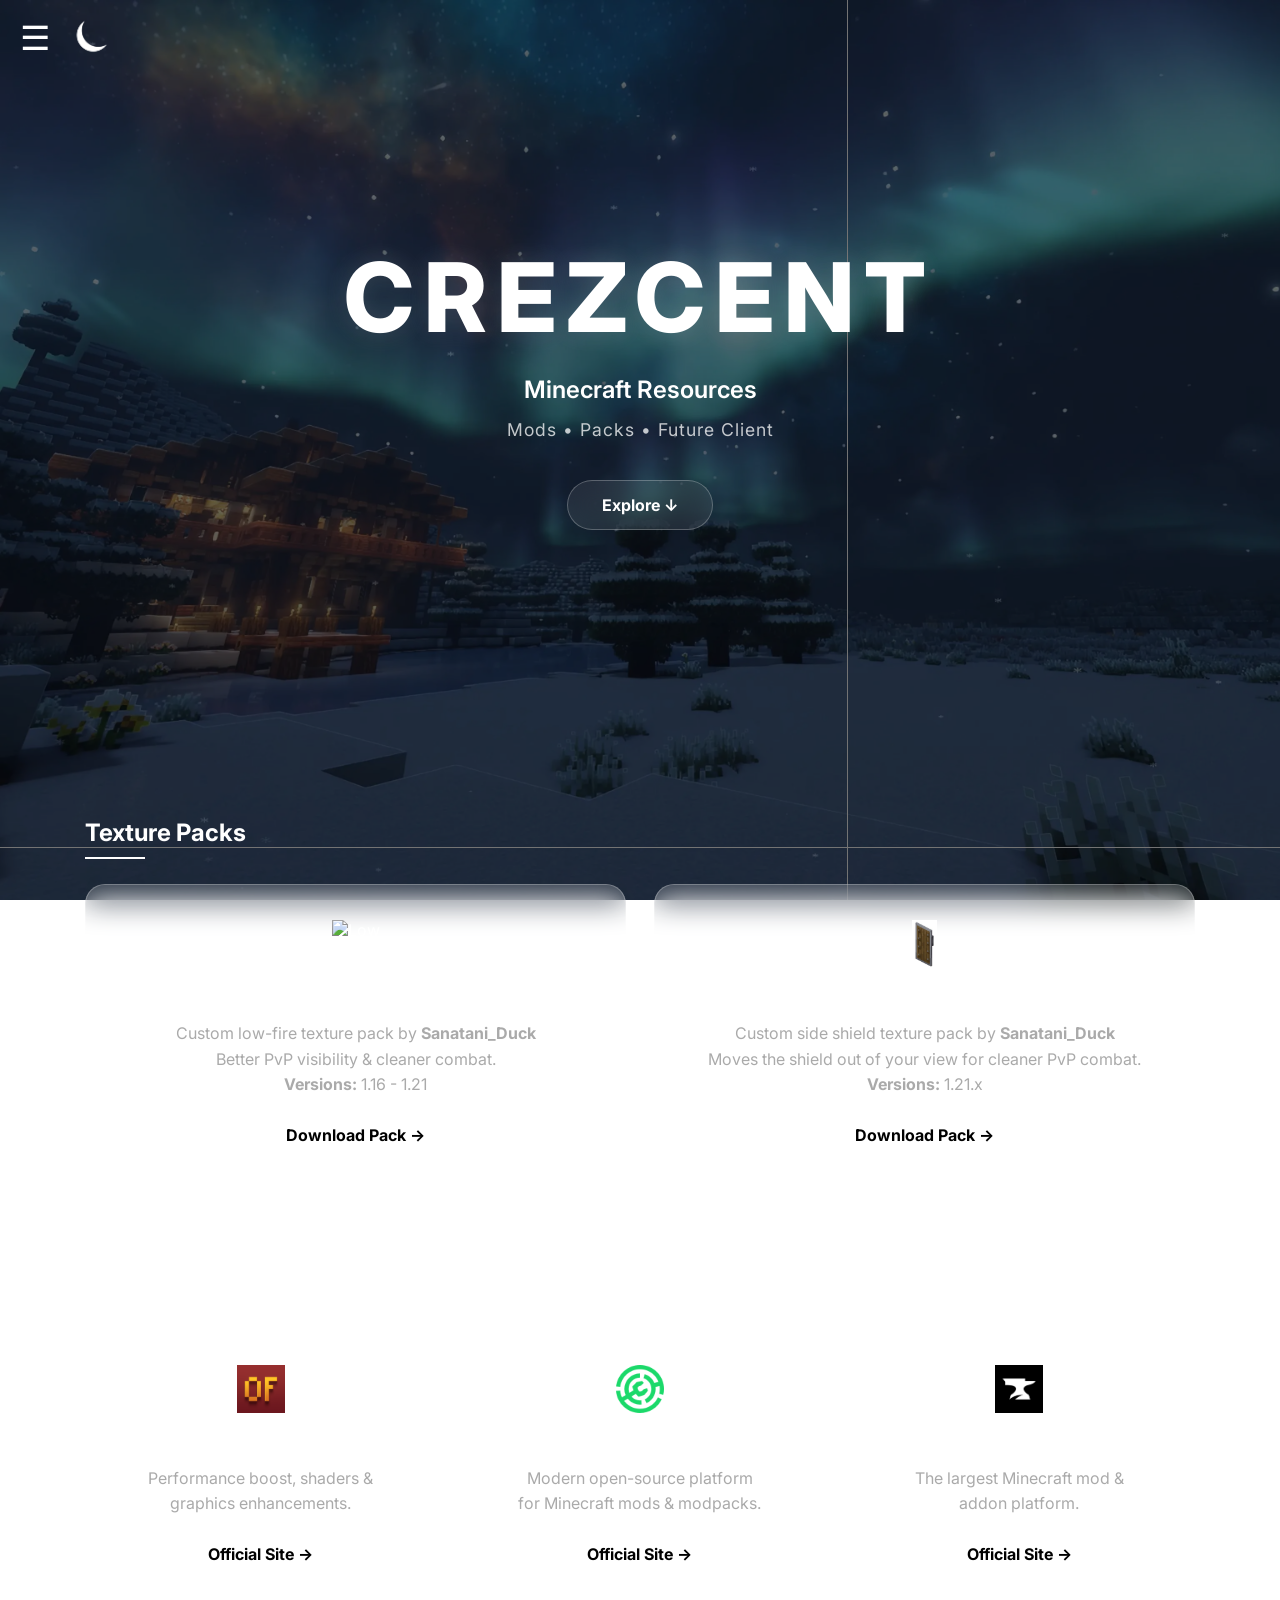
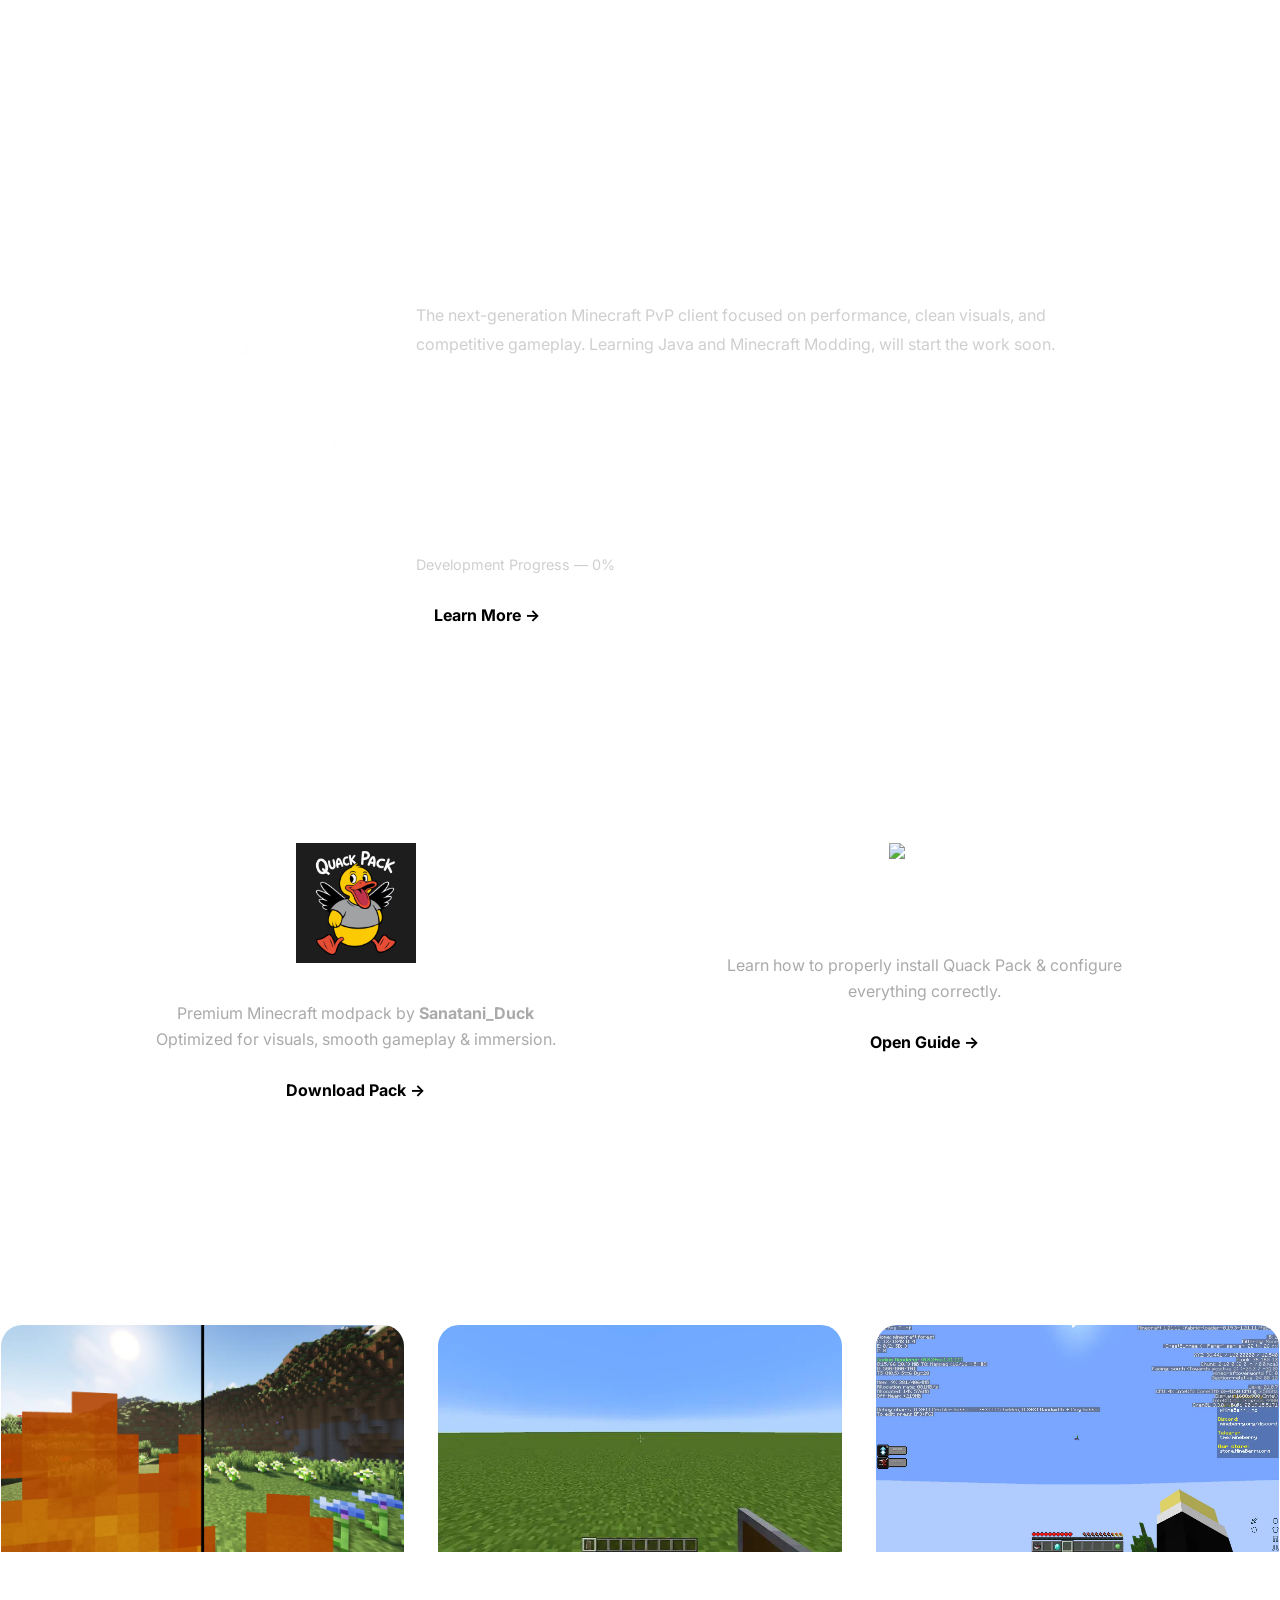
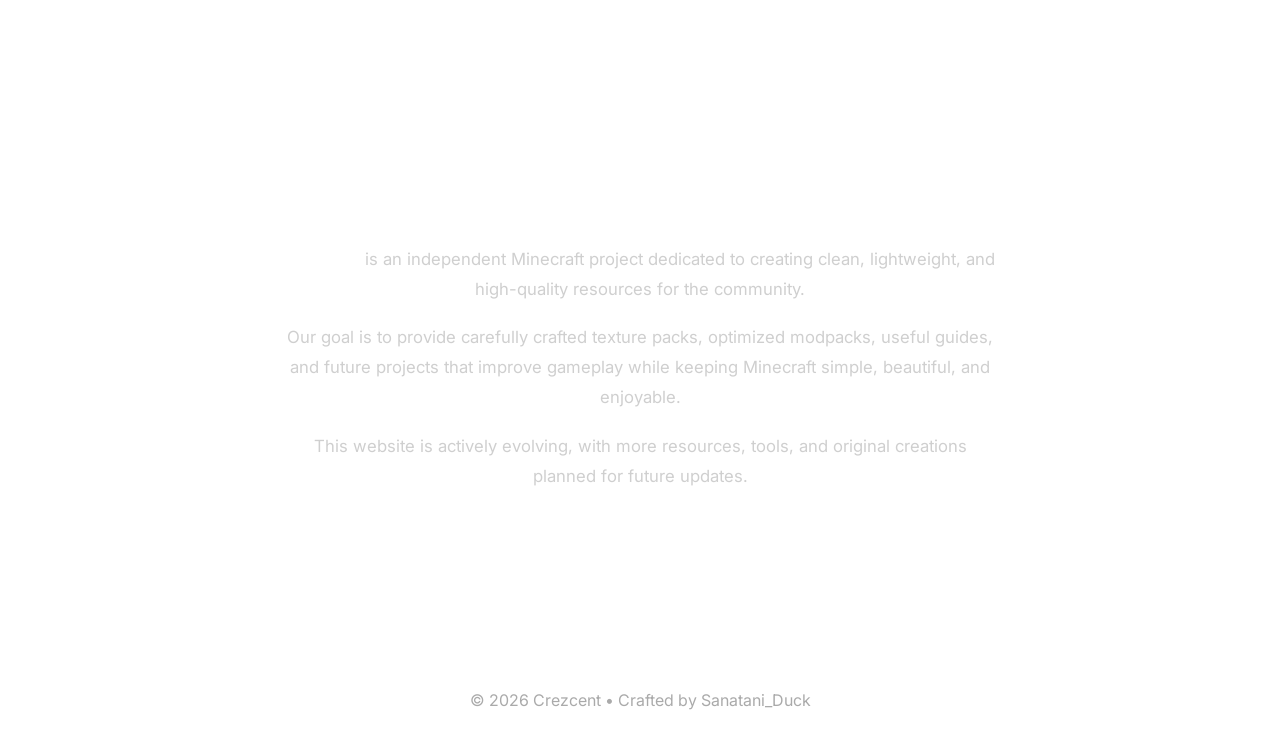
==== index.html @ dc4a07c2 "Update index.html" ====
<!DOCTYPE html>
<html lang="en">

<!-- ========================= -->
<!-- HEAD -->
<!-- ========================= -->

<head>

    <meta charset="UTF-8">

    <title>Crezcent | Minecraft Experience</title>

    <meta name="viewport"
          content="width=device-width, initial-scale=1.0">

    <!-- Google Font -->
    <link href="https://fonts.googleapis.com/css2?family=Inter:wght@400;500;600;700;800&display=swap"
          rel="stylesheet">

    <!-- Stylesheet -->
    <link rel="stylesheet"
          href="style.css?v=31">

    <!-- Favicon -->
    <link rel="icon"
          href="logo.png">

</head>

<!-- ========================= -->
<!-- BODY -->
<!-- ========================= -->

<body>

    <!-- ========================= -->
    <!-- BACKGROUND -->
    <!-- ========================= -->

    <div class="background"></div>
    <div class="overlay"></div>

    <!-- ========================= -->
    <!-- SIDEBAR -->
    <!-- ========================= -->

    <div class="sidebar-overlay"
         id="sidebarOverlay"></div>

    <div class="sidebar"
         id="sidebar">

        <!-- Sidebar Logo -->

        <div class="logo">

            <img src="logo.png"
                 alt="Crezcent Logo">

        </div>

        <!-- Navigation -->

        <a href="#">Home</a>
        <a href="#textures">Texture Packs</a>
        <a href="#screenshots">Screenshots</a>
        <a href="#mods">Mods</a>
        <a href="#featured">Featured Project</a>
        <a href="#projects">Projects</a>
        <a href="#footer">About</a>

    </div>

    <!-- ========================= -->
    <!-- HEADER -->
    <!-- ========================= -->

    <header class="header">

        <div class="header-top">

            <div class="header-left">

                <!-- Hamburger Menu -->

                <button id="menuBtn"
                        class="menu-btn">

                    ☰

                </button>

                <!-- Header Logo -->

                <div class="logo">

                    <img src="logo.png"
                         alt="Crezcent Logo">

                </div>

            </div>

        </div>

    </header>

    <!-- ========================= -->
    <!-- HERO -->
    <!-- ========================= -->

    <section class="hero">

        <div class="hero-content">

            <h1 class="reveal">CREZCENT</h1>

            <p class="hero-subtitle reveal">
                Minecraft Resources
            </p>

            <p class="hero-description reveal">
                Mods • Packs • Future Client
            </p>

            <a href="#textures"
               class="hero-btn">

                Explore ↓

            </a>

        </div>

    </section>

    <!-- ========================= -->
    <!-- MAIN CONTENT -->
    <!-- ========================= -->

    <main class="container">

        <!-- ========================= -->
        <!-- TEXTURE PACKS -->
        <!-- ========================= -->

        <section id="textures">

            <h2 class="reveal">Texture Packs</h2>

            <div class="grid">

                
                <!-- Low Fire -->
                
                <div class="card reveal">

                    <img class="fire-icon"
                         src="assets/icons/lowfire.png"
                         alt="Low Fire">

                    <h3>Low Fire Pack</h3>

                    <p>

                        Custom low-fire texture pack by
                        <strong>Sanatani_Duck</strong>

                        <br>

                        Better PvP visibility & cleaner combat.

                        <br>

                        <strong>Versions:</strong> 1.16 - 1.21

                    </p>

                    <a class="btn"
                       href="Low Fire Pack.zip"
                       download>

                        Download Pack →

                    </a>

                </div>

             <!-- Side Shield -->
                
                <div class="card reveal">

    <img class="fire-icon"
         src="assets/icons/sideshield.png"
         alt="Side Shield">

    <h3>
        Side Shield Pack
    </h3>

    <p>

        Custom side shield texture pack by
        <strong>Sanatani_Duck</strong>

        <br>

        Moves the shield out of your view
        for cleaner PvP combat.

        <br>

        <strong>Versions:</strong> 1.21.x

    </p>

    <a class="btn"
       href="Side Shield Pack.zip"
       download>

        Download Pack →

    </a>

</div>
 </div>
 </section>
<!-- ========================= -->
        <!-- MODS -->
<!-- ========================= -->

        <section id="mods">

            <h2 class="reveal">Mods</h2>

            <div class="grid">

                <!-- OptiFine -->

                <div class="card reveal">

                    <img class="card-icon"
                         src="assets/icons/optifine.png"
                         alt="OptiFine">

                    <h3>OptiFine</h3>

                    <p>

                        Performance boost,
                        shaders & graphics enhancements.

                    </p>

                    <a class="btn"
                       href="https://optifine.net/downloads"
                       target="_blank">

                        Official Site →

                    </a>

                </div>

                <!-- Modrinth -->

                <div class="card reveal">
                
                    <img class="card-icon"
                         src="assets/icons/modrinth.png"
                         alt="Modrinth">

                    <h3>Modrinth</h3>

                    <p>

                        Modern open-source platform
                        for Minecraft mods & modpacks.

                    </p>

                    <a class="btn"
                       href="https://modrinth.com"
                       target="_blank">

                        Official Site →

                    </a>

                </div>


                <!-- CurseForge -->

                <div class="card reveal">

                    <img class="card-icon"
                         src="assets/icons/curseforge.png"
                         alt="CurseForge">

                    <h3>CurseForge</h3>

                    <p>

                        The largest Minecraft mod &
                        addon platform.

                    </p>

                    <a class="btn"
                       href="https://www.curseforge.com/minecraft"
                       target="_blank">

                        Official Site →

                    </a>

                </div>

            </div>

        </section>


<!-- ========================= -->
<!-- FEATURED PROJECT -->
<!-- ========================= -->

<section id="featured">

    <h2 class="reveal">
        Featured Project
    </h2>

    <div class="featured-card reveal">

        <img src="logo.png"
             class="featured-logo"
             alt="Crezcent Logo">

        <div class="featured-info">

            <span class="featured-badge">
                COMING SOON
            </span>

            <h3>
                Crezcent Client
            </h3>

            <p>

                The next-generation Minecraft PvP client
                focused on performance, clean visuals,
                and competitive gameplay. Learning Java
                and Minecraft Modding, will start the work soon. 

            </p>

            <ul>

                <li>✔ Lightweight & Optimized</li>

                <li>✔ Better FPS</li>

                <li>✔ Clean Modern Interface</li>

                <li>✔ Built for PvP</li>

            </ul>

            <div class="progress-bar">

                <div class="progress-fill"></div>

            </div>

            <p class="progress-text">
                Development Progress — 0%
            </p>

            <a href="#about"
               class="btn">

                Learn More →

            </a>

        </div>

    </div>

</section>



        
        <!-- ========================= -->
        <!-- PROJECTS -->
        <!-- ========================= -->

        <section id="projects">

            <h2 class="reveal">Projects</h2>

            <div class="grid">

                <!-- Quack Pack -->

                <div class="card reveal">

                    <img class="quackpack-icon"
                         src="assets/icons/quackpack.png"
                         alt="Quack Pack">

                    <h3>Quack Pack</h3>

                    <p>

                        Premium Minecraft modpack by
                        <strong>Sanatani_Duck</strong>

                        <br>

                        Optimized for visuals,
                        smooth gameplay & immersion.

                    </p>

                    <a class="btn"
                       href="QuackPack.zip"
                       download>

                        Download Pack →

                    </a>

                </div>

                <!-- Installation Guide -->

                <div class="card reveal">

                    <img class="guide-icon"
                         src="assets/icons/guide.png"
                         alt="Installation Guide">

                    <h3>Installation Guide</h3>

                    <p>

                        Learn how to properly install
                        Quack Pack & configure everything correctly.

                    </p>

                    <a class="btn"
                       href="Modpack_Guide.txt"
                       target="_blank">

                        Open Guide →

                    </a>

                </div>

            </div>

        </section>


</div>


</section>

</main>

    
<!-- ===================================================== -->
<!-- SCREENSHOTS -->
<!-- ===================================================== -->

<section id="screenshots">

    <!-- Section Heading -->
    <h2 class="reveal">
        Screenshots
    </h2>

    <!-- Screenshot Grid -->
    <div class="screenshot-grid">

        <!-- Screenshot 1 -->
        <div class="screenshot-card reveal" tabindex="0">

            <img
                src="assets/screenshots/ss1.webp"
                alt="Crezcent Screenshot 1">

            <h3>Low Fire</h3>

        </div>

        <!-- Screenshot 2 -->
        <div class="screenshot-card reveal" tabindex="0">

            <img
                src="assets/screenshots/ss2.webp"
                alt="Crezcent Screenshot 2">

            <h3>Side Shield</h3>

        </div>

        <!-- Screenshot 3 -->
        <div class="screenshot-card reveal" tabindex="0">

            <img
                src="assets/screenshots/ss3.webp"
                alt="Crezcent Screenshot 3">

            <h3>FPS after QuackPack</h3>

        </div>

    </div>

</section>

    
<!-- ========================= -->
<!-- ABOUT -->
<!-- ========================= -->

<section id="about">

    <div class="container">

    <h2 class="reveal">About Crezcent</h2>

    <div class="about-card reveal">

        <p>
            <strong>Crezcent</strong> is an independent Minecraft project
            dedicated to creating clean, lightweight, and high-quality
            resources for the community.
        </p>

        <p>
            Our goal is to provide carefully crafted texture packs,
            optimized modpacks, useful guides, and future projects
            that improve gameplay while keeping Minecraft simple,
            beautiful, and enjoyable.
        </p>

        <p>
            This website is actively evolving, with more resources,
            tools, and original creations planned for future updates.
        </p>

    </div>

</section>



<!-- ========================= -->
<!-- FOOTER -->
<!-- ========================= -->

<footer class="footer" id="footer">

    © 2026 Crezcent • Crafted by Sanatani_Duck

</footer>

<!-- ========================= -->
<!-- JAVASCRIPT -->
<!-- ========================= -->

<script>

const menuBtn = document.getElementById("menuBtn");

const sidebar = document.getElementById("sidebar");

const overlay = document.getElementById("sidebarOverlay");

menuBtn.addEventListener("click", () => {

    sidebar.classList.add("open");

    overlay.classList.add("show");

});

overlay.addEventListener("click", () => {

    sidebar.classList.remove("open");

    overlay.classList.remove("show");

});

document.addEventListener("keydown",(e)=>{

    if(e.key==="Escape"){

        sidebar.classList.remove("open");

        overlay.classList.remove("show");

    }

});


/* ========================= */
/* SCROLL REVEAL */
/* ========================= */

const reveals = document.querySelectorAll(".reveal");

const observer = new IntersectionObserver((entries)=>{

    entries.forEach(entry=>{

        if(entry.isIntersecting){

            entry.target.classList.add("show");

        }

    });

},{
    threshold:0.15
});

reveals.forEach(item=>{

    observer.observe(item);

});



</script>

</body>

</html>
---- style.css ----
/* ========================= */
/* RESET */
/* ========================= */

* {

    margin: 0;
    padding: 0;
    box-sizing: border-box;

}

/* ========================= */
/* BODY */
/* ========================= */

body {

    font-family: "Inter", sans-serif;
    color: white;

}

/* ========================= */
/* BACKGROUND */
/* ========================= */

.background {

    position: fixed;
    inset: 0;

    background-image: url("assets/background.webp");
    background-size: cover;
    background-position: center;

    z-index: -2;

}

.overlay {

    position: fixed;
    inset: 0;

    background: rgba(0,0,0,0.55);

    z-index: -1;

}

/* ========================= */
/* HEADER */
/* ========================= */

.header {

    padding: 16px 20px 0;

}

.header-top {

    display: flex;
    justify-content: space-between;
    align-items: center;

}


/* ========================= */
/* HERO */
/* ========================= */

.hero {

    min-height: 72vh;

    display: flex;

    justify-content: center;

    align-items: center;

    text-align: center;

    padding: 40px 20px;

}

.hero-content {

    animation: fadeUp 1s ease;

}

.hero h1 {

    font-size: clamp(3rem, 8vw, 6rem);

    font-weight: 800;

    letter-spacing: 10px;

    color: white;

    text-shadow: 0 0 25px rgba(255,255,255,0.15);

}

.hero-subtitle {

    margin-top: 20px;

    font-size: 1.5rem;

    font-weight: 600;

    color: white;

}

.hero-description {

    margin-top: 15px;

    color: rgba(255,255,255,0.75);

    font-size: 1.1rem;

    letter-spacing: 1px;

}

.hero-btn {

    display: inline-block;

    margin-top: 40px;

    padding: 14px 34px;

    border-radius: 999px;

    text-decoration: none;

    color: white;

    font-weight: 700;

    background: rgba(255,255,255,0.08);

    border: 1px solid rgba(255,255,255,0.25);

    backdrop-filter: blur(12px);

    transition: all .3s ease;

}

.hero-btn:hover {

    transform: translateY(-4px);

    background: rgba(255,255,255,0.14);

    box-shadow: 0 0 25px rgba(255,255,255,0.18);

}

@keyframes fadeUp {

    from {

        opacity: 0;

        transform: translateY(35px);

    }

    to {

        opacity: 1;

        transform: translateY(0);

    }

}

/* ========================= */
/* LAYOUT */
/* ========================= */

.container {

    max-width: 1150px;

    margin: auto;

    padding: 40px 20px;

}

section {

    margin-bottom: 70px;

}

/* ========================= */
/* SECTION HEADINGS */
/* ========================= */

h2 {

    margin-bottom: 25px;

}

h2::after {

    content: "";

    display: block;

    width: 60px;
    height: 2px;

    background: white;

    margin-top: 10px;

}

/* ========================= */
/* GRID */
/* ========================= */

.grid {

    display: grid;

    grid-template-columns:
        repeat(auto-fit, minmax(260px, 1fr));

    gap: 28px;

}


/* ========================= */
/* CARDS */
/* ========================= */

.card {

    display: flex;

    flex-direction: column;

    align-items: center;

    text-align: center;

    padding: 35px;

    background: rgba(255,255,255,.08);

    backdrop-filter: blur(15px);

    border: 1px solid rgba(255,255,255,.25);

    border-radius: 20px;

    transition: .3s;

}

.card.reveal.show:hover{
    transform: translateY(-10px) scale(1.02);
    box-shadow: 0 0 30px rgba(255,255,255,.25);
}

.card p {

    color: #aaa;

    line-height: 1.6;

    margin: 15px;

}

/* ========================= */
/* BUTTONS */
/* ========================= */

.btn {

    padding: 12px 18px;

    border-radius: 14px;

    background: white;

    color: black;

    font-weight: 700;

    text-decoration: none;

}

/* ========================= */
/* SIDEBAR */
/* ========================= */

.header-left{

display:flex;
align-items:center;
gap:18px;

}

.menu-btn{

background:none;
border:none;

color:white;

font-size:34px;

cursor:pointer;

transition:.3s;

}

.menu-btn:hover{

transform:scale(1.08);

}

.sidebar{

position:fixed;

top:0;
left:0;

width:300px;

height:100vh;

padding:35px;

background:rgba(20,20,20,.35);

backdrop-filter:blur(20px);

border-right:1px solid rgba(255,255,255,.18);

transform:translateX(-100%);

transition:.35s ease;

z-index:999;

display:flex;

flex-direction:column;

}

.sidebar.open{

transform:translateX(0);

}

.sidebar h2{

margin-bottom:40px;

font-size:30px;

}

.sidebar a{

color:white;

text-decoration:none;

padding:15px 0;

font-size:18px;

transition:.25s;

}

.sidebar a:hover{

padding-left:10px;

color:#ddd;

}

.sidebar-overlay{

position:fixed;

inset:0;

background:rgba(0,0,0,.45);

backdrop-filter:blur(5px);

opacity:0;

pointer-events:none;

transition:.35s;

z-index:998;

}

.sidebar-overlay.show{

opacity:1;

pointer-events:auto;

}

/* ========================= */
/* ICONS */
/* ========================= */

.fire-icon,
.card-icon {

    width: 48px;

    height: 48px;

    object-fit: contain;

    margin-bottom: 15px;

}

.quackpack-icon {

    width: 120px;

    height: 120px;

}

.guide-icon {

    width: 72px;

    height: 72px;

}


/* ========================= */
/* FEATURED PROJECT */
/* ========================= */

.featured-card{

    max-width:1000px;

    margin:0 auto;

    display:flex;

    align-items:center;

    gap:50px;

    padding:45px;

    border-radius:24px;

    background:rgba(255,255,255,.08);

    backdrop-filter:blur(18px);

    border:1px solid rgba(255,255,255,.20);

    transition:
        transform .35s ease,
        box-shadow .35s ease,
        border-color .35s ease;

}
.featured-logo{

    width:180px;

    flex-shrink:0;

}

.featured-info{

    flex:1;

}

.featured-badge{

    display:inline-block;

    padding:6px 14px;

    border-radius:999px;

    background:rgba(255,255,255,.12);

    border:1px solid rgba(255,255,255,.18);

    font-size:.8rem;

    letter-spacing:2px;

}

.featured-info h3{

    margin-top:18px;

    font-size:2.2rem;

}

.featured-info p{

    color:#cfcfcf;

    margin-top:18px;

    line-height:1.8;

}

.featured-info ul{

    list-style:none;

    margin-top:25px;

}

.featured-info li{

    margin:10px 0;

    color:white;

}

.progress-bar{

    margin-top:30px;

    height:10px;

    width:100%;

    border-radius:999px;

    overflow:hidden;

    background:rgba(255,255,255,.10);

}

.progress-fill{

    width:0%;

    height:100%;

    background:white;

    border-radius:999px;

}

.progress-text{

    margin-top:10px;

    margin-bottom:28px;

    color:#aaa;

    font-size:.9rem;

}

.featured-card.reveal.show:hover{

    transform:translateY(-10px);

    border-color:rgba(255,255,255,.35);

    box-shadow:
        0 18px 45px rgba(0,0,0,.25),
        0 0 35px rgba(255,255,255,.15);

}
@media(max-width:850px){

.featured-card{

    flex-direction:column;

    text-align:center;

}

.featured-logo{

    width:130px;

}

}




/* ========================= */
/* ABOUT */
/* ========================= */

.about-card{

    width:800px;
    max-width:90%;

    margin:0 auto;

    padding:40px;

    border-radius:20px;

    background:rgba(255,255,255,.08);

    backdrop-filter:blur(15px);

    border:1px solid rgba(255,255,255,.20);

    text-align:center;

}

.about-card p{

    color:#cfcfcf;

    line-height:1.8;

    margin:18px 0;

    font-size:1.05rem;

}
.about-card strong{

    color:#fff;

}

/* ========================= */
/* SCROLL REVEAL */
/* ========================= */

.reveal{

    opacity:0;

    transform:translateY(45px);

    transition:
        opacity .8s ease,
        transform .8s ease;

}

.reveal.show{

    opacity:1;

    transform:translateY(0);

}


/* ========================= */
/* FOOTER */
/* ========================= */

.footer {

    text-align: center;

    padding: 30px;

    color: #aaa;

}

/* ========================= */
/* LOGO */
/* ========================= */

.logo {
    width: 44px !important;
    height: 44px !important;
    overflow: hidden;
    flex-shrink: 0;
}

.logo img {
    display: block;
    width: 100% !important;
    height: 100% !important;
    object-fit: contain;
}


/* ===================================================== */
/* SCREENSHOTS */
/* ===================================================== */

.screenshot-grid{

    display:grid;

    grid-template-columns:repeat(auto-fit,minmax(320px,1fr));

    gap:32px;

}

/* ===================================================== */

.screenshot-card{

    background:rgba(255,255,255,.08);

    backdrop-filter:blur(15px);

    border:1px solid rgba(255,255,255,.18);

    border-radius:22px;

    overflow:hidden;

    transition:
        transform .35s ease,
        box-shadow .35s ease,
        border-color .35s ease;

    cursor:pointer;

}

/* ===================================================== */

.screenshot-card:hover{

    transform:translateY(-10px);

    border-color:rgba(255,255,255,.35);

    box-shadow:
        0 20px 45px rgba(0,0,0,.28),
        0 0 28px rgba(255,255,255,.12);

}

/* ===================================================== */

.screenshot-card img{

    display:block;

    width:100%;

    aspect-ratio:16/9;

    object-fit:cover;

}

/* ===================================================== */

.screenshot-card h3{

    padding:18px;

    text-align:center;

    font-size:1rem;

    font-weight:600;

    color:white;

}
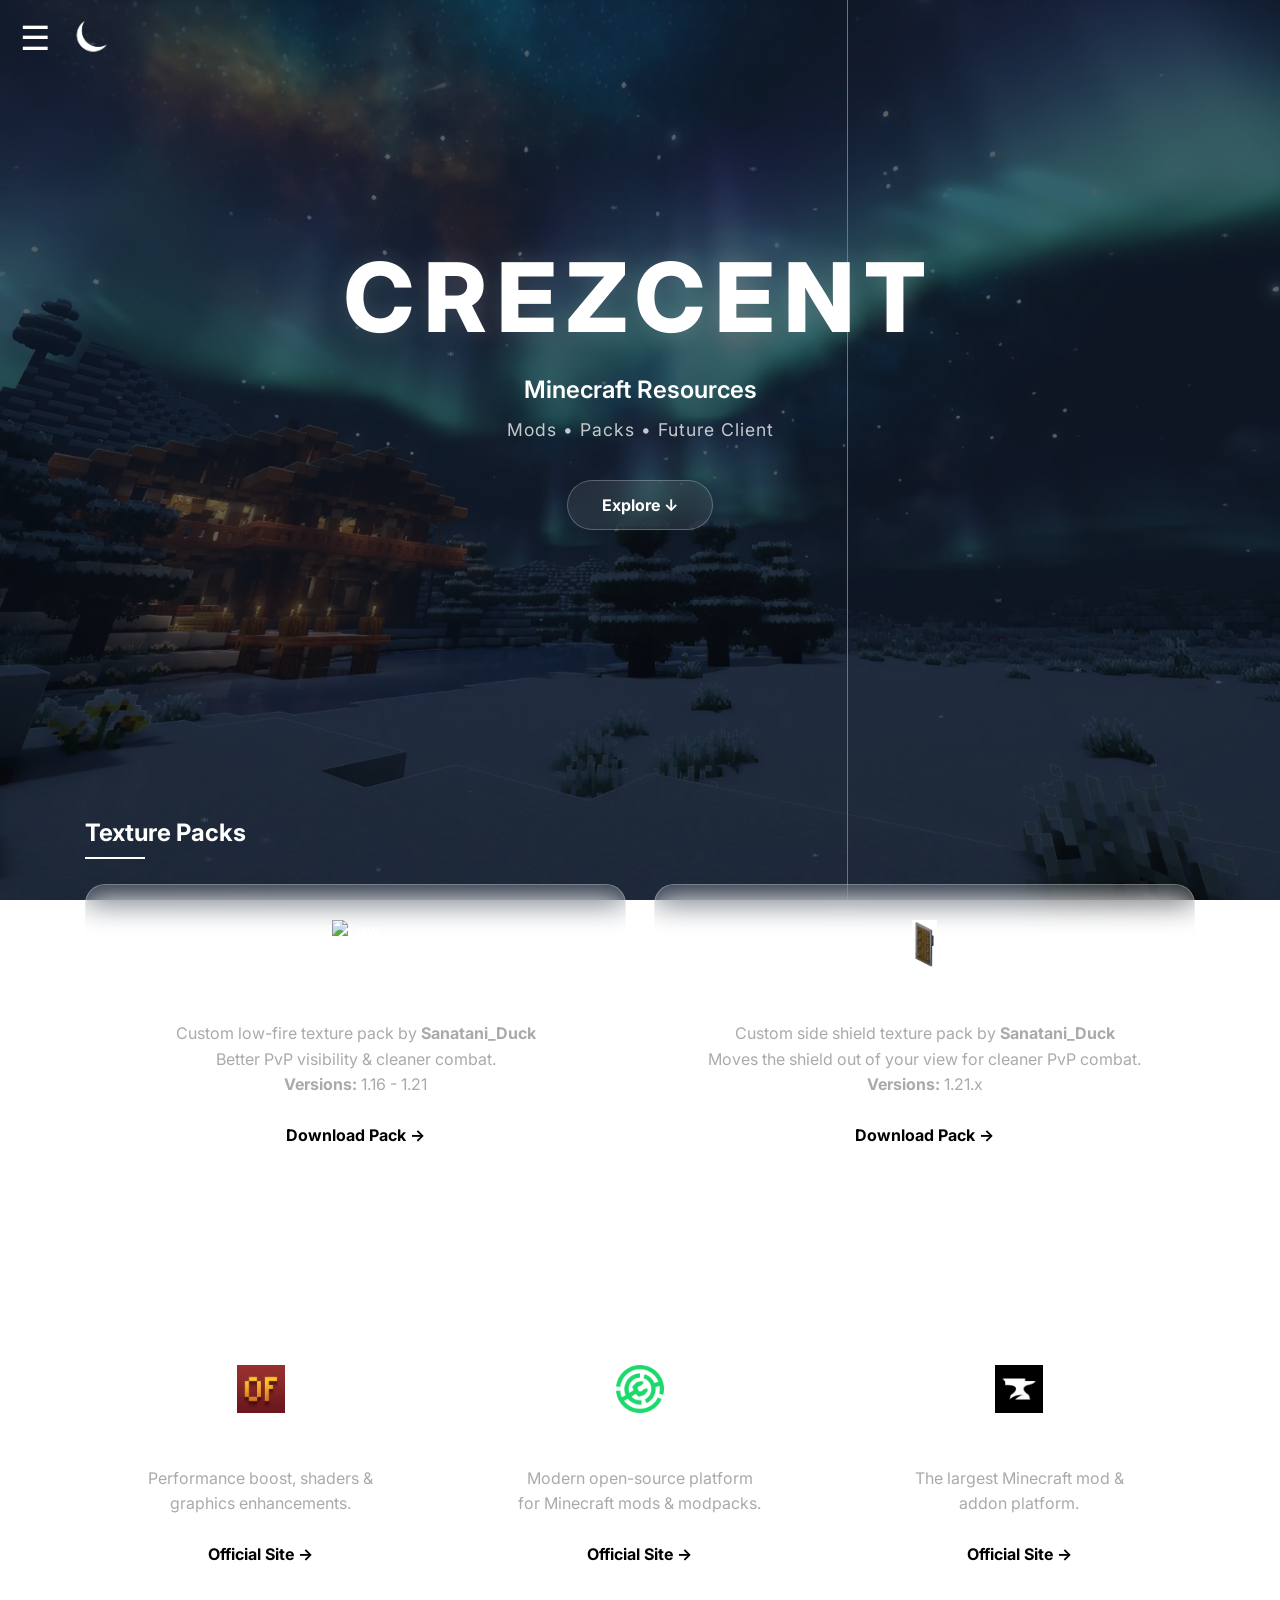
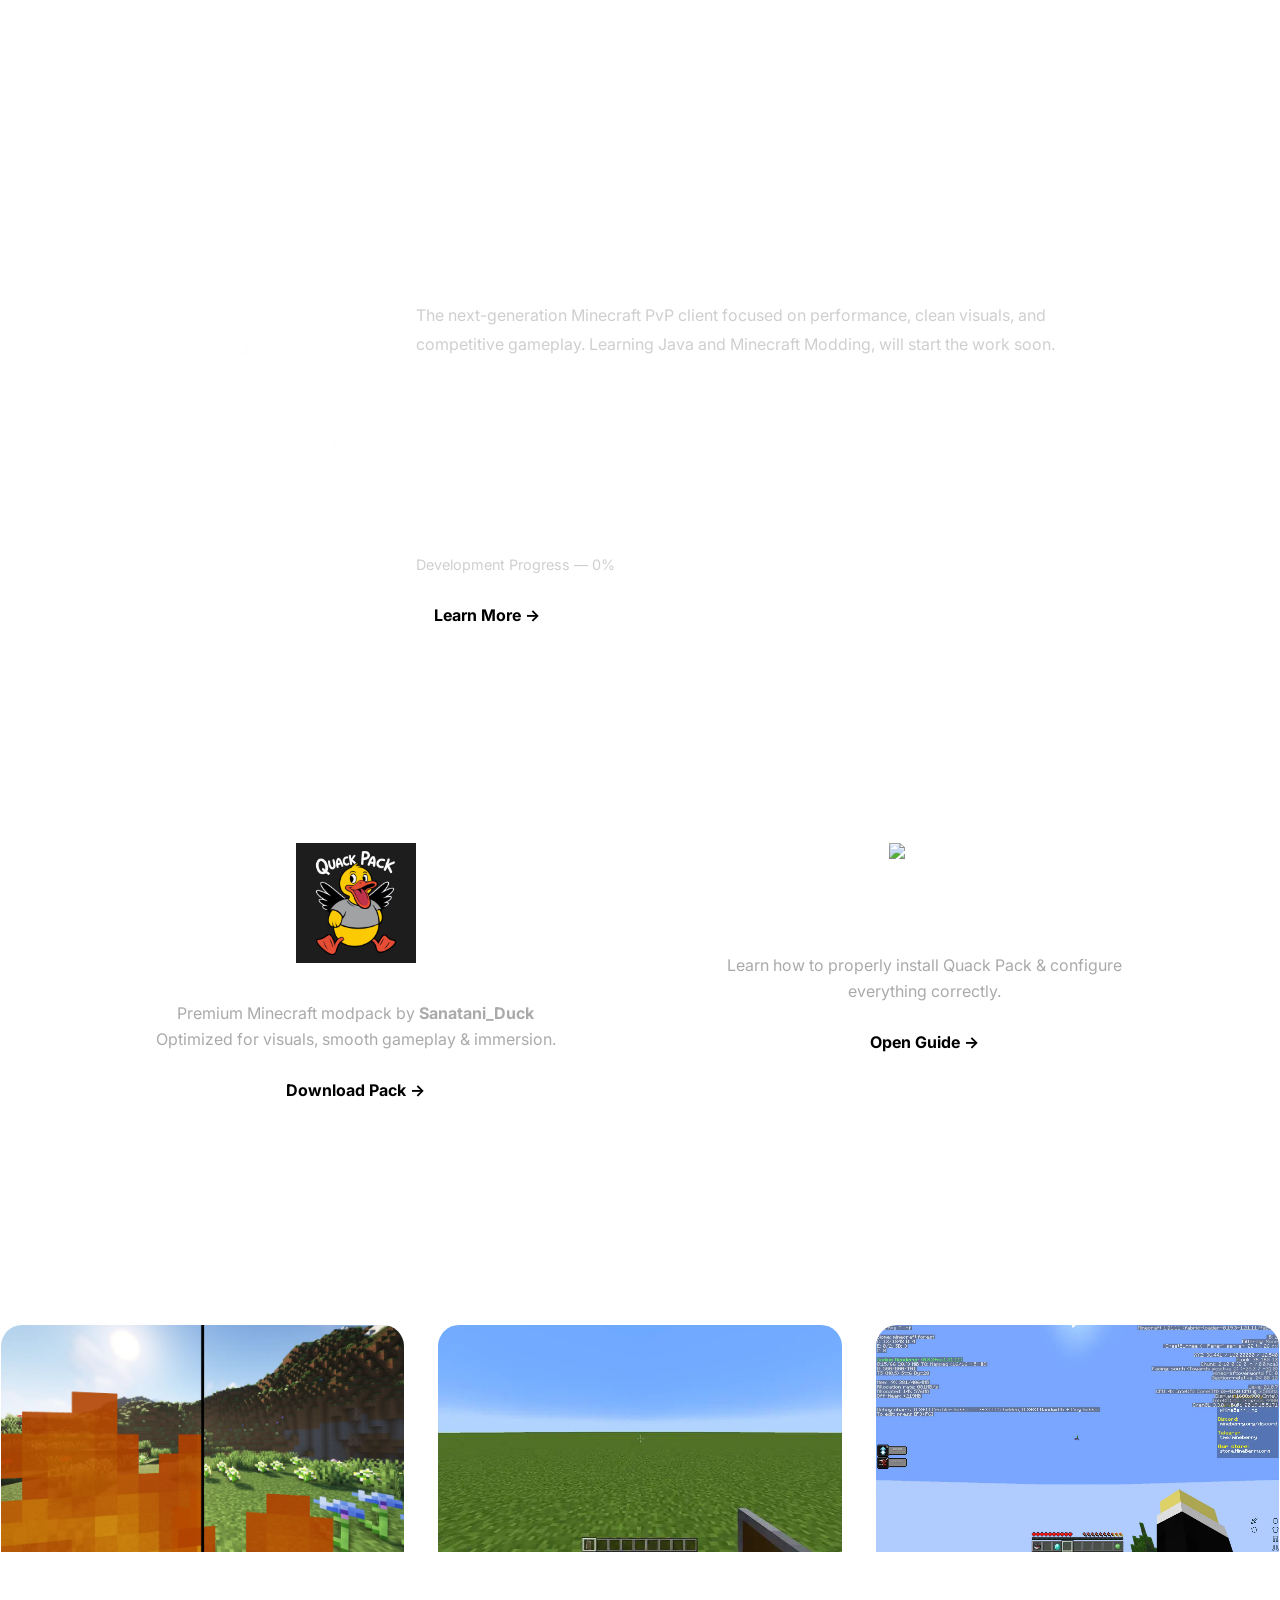
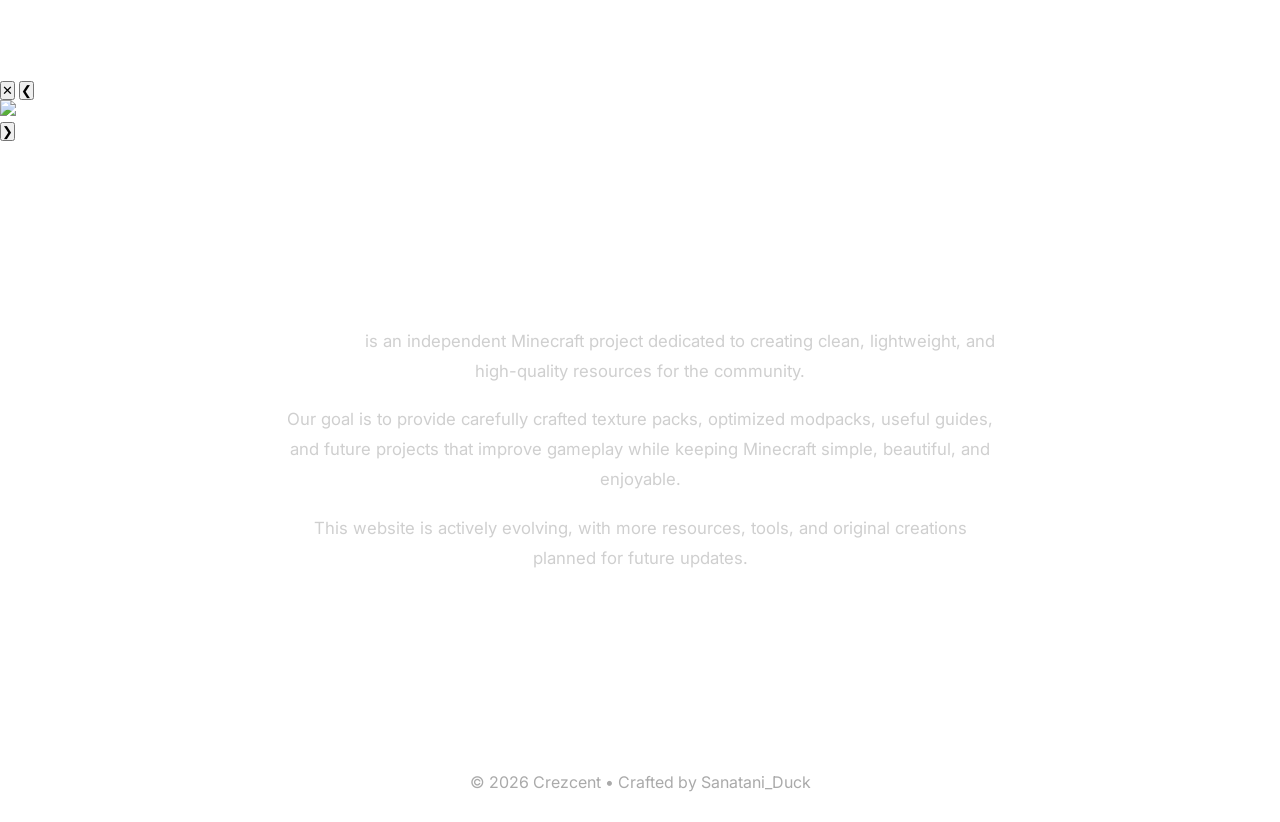
==== commit 662c6f5a: "Update index.html" ====
--- a/index.html
+++ b/index.html
@@ -529,6 +529,73 @@
 
 </section>
 
+
+<!-- ===================================================== -->
+<!-- CREZCENT IMAGE VIEWER -->
+<!-- ===================================================== -->
+
+<div class="viewer" id="viewer">
+
+    <!-- Dark Blur Background -->
+    <div class="viewer-backdrop"></div>
+
+    <!-- Main Window -->
+    <div class="viewer-window">
+
+        <!-- Close -->
+        <button class="viewer-btn viewer-close" aria-label="Close">
+
+            ✕
+
+        </button>
+
+        <!-- Previous -->
+        <button class="viewer-btn viewer-prev" aria-label="Previous">
+
+            ❮
+
+        </button>
+
+        <!-- Image -->
+        <div class="viewer-stage">
+
+            <img
+                id="viewerImage"
+                src=""
+                alt="Crezcent Screenshot">
+
+        </div>
+
+        <!-- Next -->
+        <button class="viewer-btn viewer-next" aria-label="Next">
+
+            ❯
+
+        </button>
+
+        <!-- Counter -->
+        <div class="viewer-counter">
+
+            <span id="viewerCurrent">
+
+                1
+
+            </span>
+
+            /
+
+            <span id="viewerTotal">
+
+                3
+
+            </span>
+
+        </div>
+
+    </div>
+
+</div>
+
     
 <!-- ========================= -->
 <!-- ABOUT -->
--- a/style.css
+++ b/style.css
@@ -795,22 +795,28 @@
 
 }
 
+.screenshot-card:hover img{
+
+    transform:scale(1.04);
+
+}
+
+.screenshot-card img{
+
+    display:block;
+
+    width:100%;
+
+    aspect-ratio:16/9;
+
+    object-fit:cover;
+
+    transition:transform .45s ease;
+
+}
+
 /* ===================================================== */
 
-.screenshot-card img{
-
-    display:block;
-
-    width:100%;
-
-    aspect-ratio:16/9;
-
-    object-fit:cover;
-
-}
-
-/* ===================================================== */
-
 .screenshot-card h3{
 
     padding:18px;
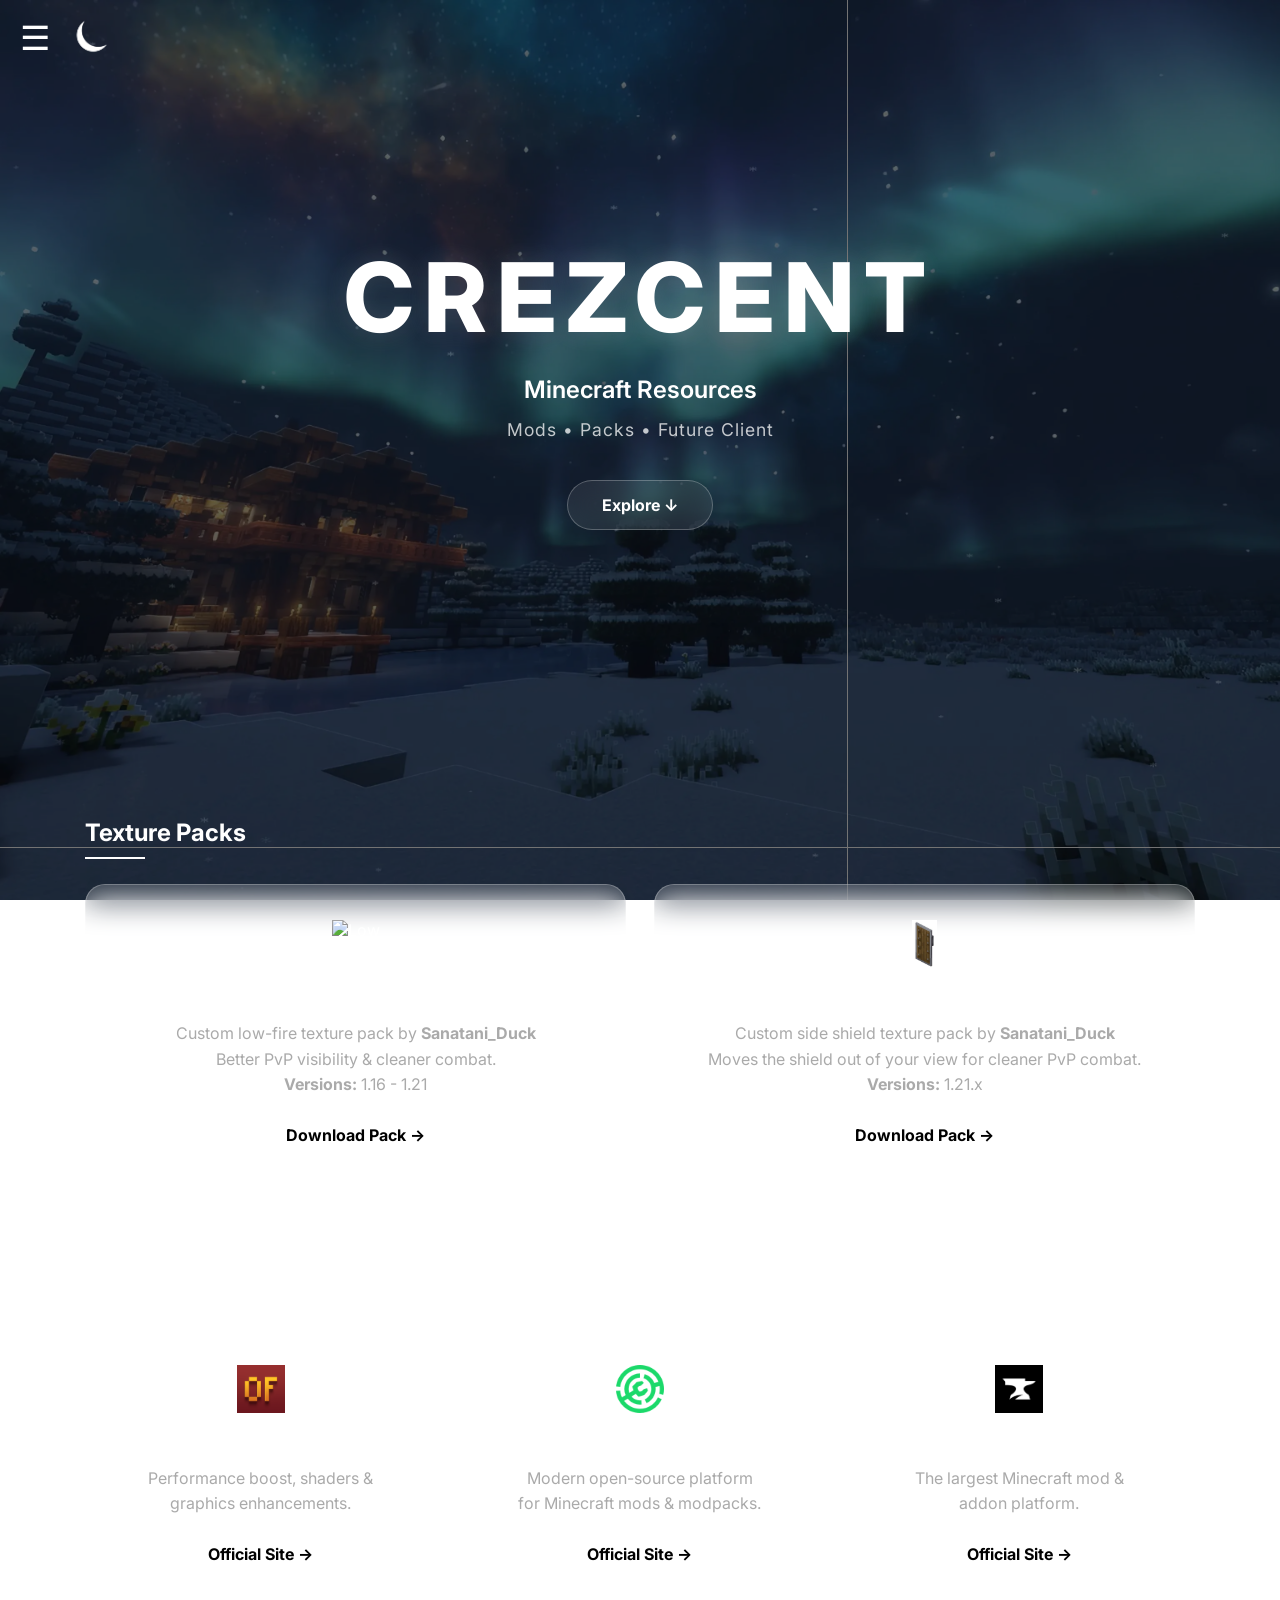
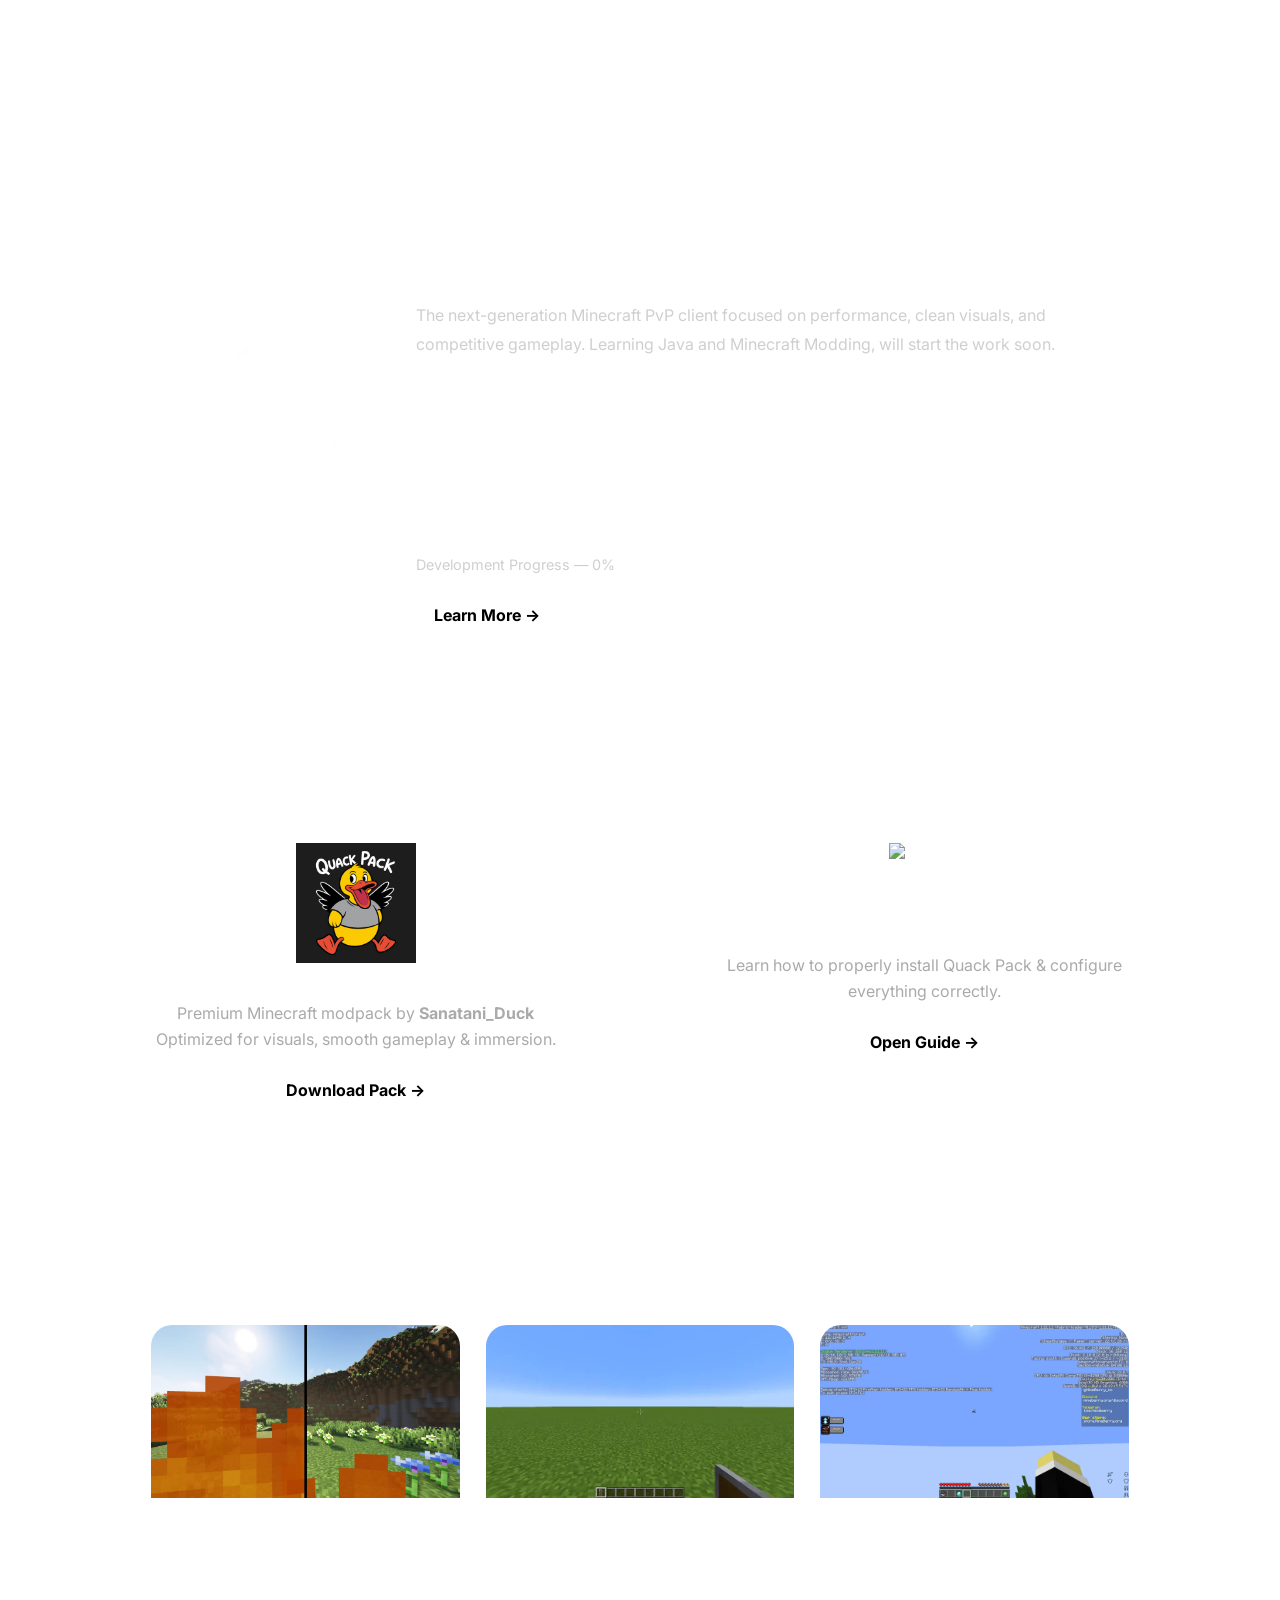
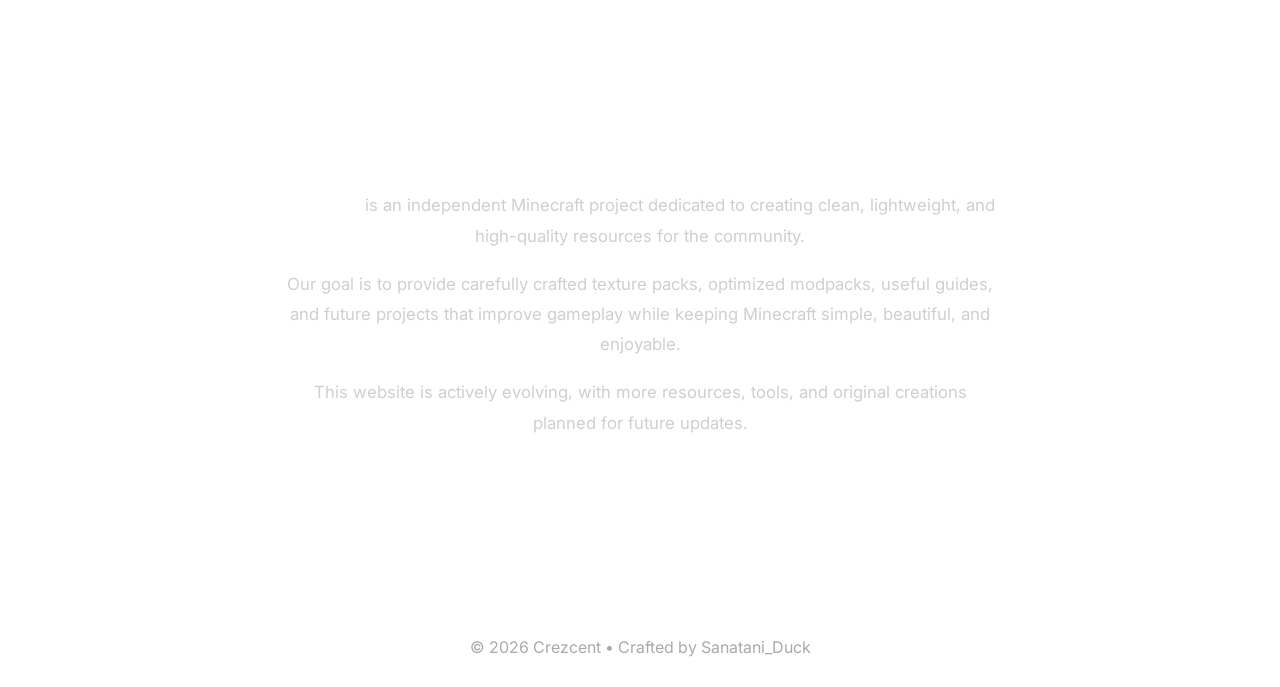
==== commit 43072a89: "Fix HTML encoding issues in index.html" ====
--- a/index.html
+++ b/index.html
@@ -484,6 +484,8 @@
 
 <section id="screenshots">
 
+    <div class="screenshots-container">
+
     <!-- Section Heading -->
     <h2 class="reveal">
         Screenshots
@@ -522,6 +524,8 @@
                 alt="Crezcent Screenshot 3">
 
             <h3>FPS after QuackPack</h3>
+
+            </div>
 
         </div>
 
--- a/style.css
+++ b/style.css
@@ -752,9 +752,13 @@
 
     display:grid;
 
-    grid-template-columns:repeat(auto-fit,minmax(320px,1fr));
-
-    gap:32px;
+    grid-template-columns:repeat(auto-fit,minmax(280px,1fr));
+
+    gap:24px;
+
+    max-width:980px;
+
+    margin:0 auto;
 
 }
 
@@ -830,3 +834,223 @@
     color:white;
 
 }
+
+
+/* ===================================================== */
+/* CREZCENT VIEWER */
+/* ===================================================== */
+
+.viewer{
+
+    position:fixed;
+
+    inset:0;
+
+    display:flex;
+
+    justify-content:center;
+
+    align-items:center;
+
+    opacity:0;
+
+    visibility:hidden;
+
+    transition:
+        opacity .35s ease,
+        visibility .35s ease;
+
+    z-index:5000;
+
+}
+
+.viewer.active{
+
+    opacity:1;
+
+    visibility:visible;
+
+}
+
+/* ===================================================== */
+
+.viewer-backdrop{
+
+    position:absolute;
+
+    inset:0;
+
+    background:rgba(0,0,0,.78);
+
+    backdrop-filter:blur(18px);
+
+}
+
+/* ===================================================== */
+
+.viewer-window{
+
+    position:relative;
+
+    width:min(92vw,1400px);
+
+    height:min(88vh,900px);
+
+    display:flex;
+
+    justify-content:center;
+
+    align-items:center;
+
+}
+
+/* ===================================================== */
+
+.viewer-stage{
+
+    width:100%;
+
+    height:100%;
+
+    display:flex;
+
+    justify-content:center;
+
+    align-items:center;
+
+}
+
+/* ===================================================== */
+
+.viewer-stage img{
+
+    max-width:100%;
+
+    max-height:100%;
+
+    border-radius:18px;
+
+    user-select:none;
+
+    pointer-events:none;
+
+    box-shadow:
+        0 25px 70px rgba(0,0,0,.45);
+
+}
+
+/* ===================================================== */
+
+.viewer-btn{
+
+    position:absolute;
+
+    width:58px;
+
+    height:58px;
+
+    border:none;
+
+    border-radius:50%;
+
+    cursor:pointer;
+
+    color:white;
+
+    font-size:28px;
+
+    background:rgba(255,255,255,.10);
+
+    backdrop-filter:blur(18px);
+
+    border:1px solid rgba(255,255,255,.18);
+
+    transition:
+        transform .25s ease,
+        background .25s ease;
+
+}
+
+/* ===================================================== */
+
+.viewer-btn:hover{
+
+    transform:scale(1.08);
+
+    background:rgba(255,255,255,.16);
+
+}
+
+/* ===================================================== */
+
+.viewer-prev{
+
+    left:-80px;
+
+}
+
+.viewer-next{
+
+    right:-80px;
+
+}
+
+.viewer-close{
+
+    top:-80px;
+
+    right:0;
+
+}
+
+/* ===================================================== */
+
+.viewer-counter{
+
+    position:absolute;
+
+    bottom:-55px;
+
+    left:50%;
+
+    transform:translateX(-50%);
+
+    padding:10px 20px;
+
+    border-radius:999px;
+
+    background:rgba(255,255,255,.10);
+
+    backdrop-filter:blur(18px);
+
+    border:1px solid rgba(255,255,255,.15);
+
+    font-weight:600;
+
+}
+
+/* ===================================================== */
+
+@media(max-width:900px){
+
+    .viewer-prev{
+
+        left:15px;
+
+    }
+
+    .viewer-next{
+
+        right:15px;
+
+    }
+
+    .viewer-close{
+
+        top:15px;
+
+        right:15px;
+
+    }
+
+}
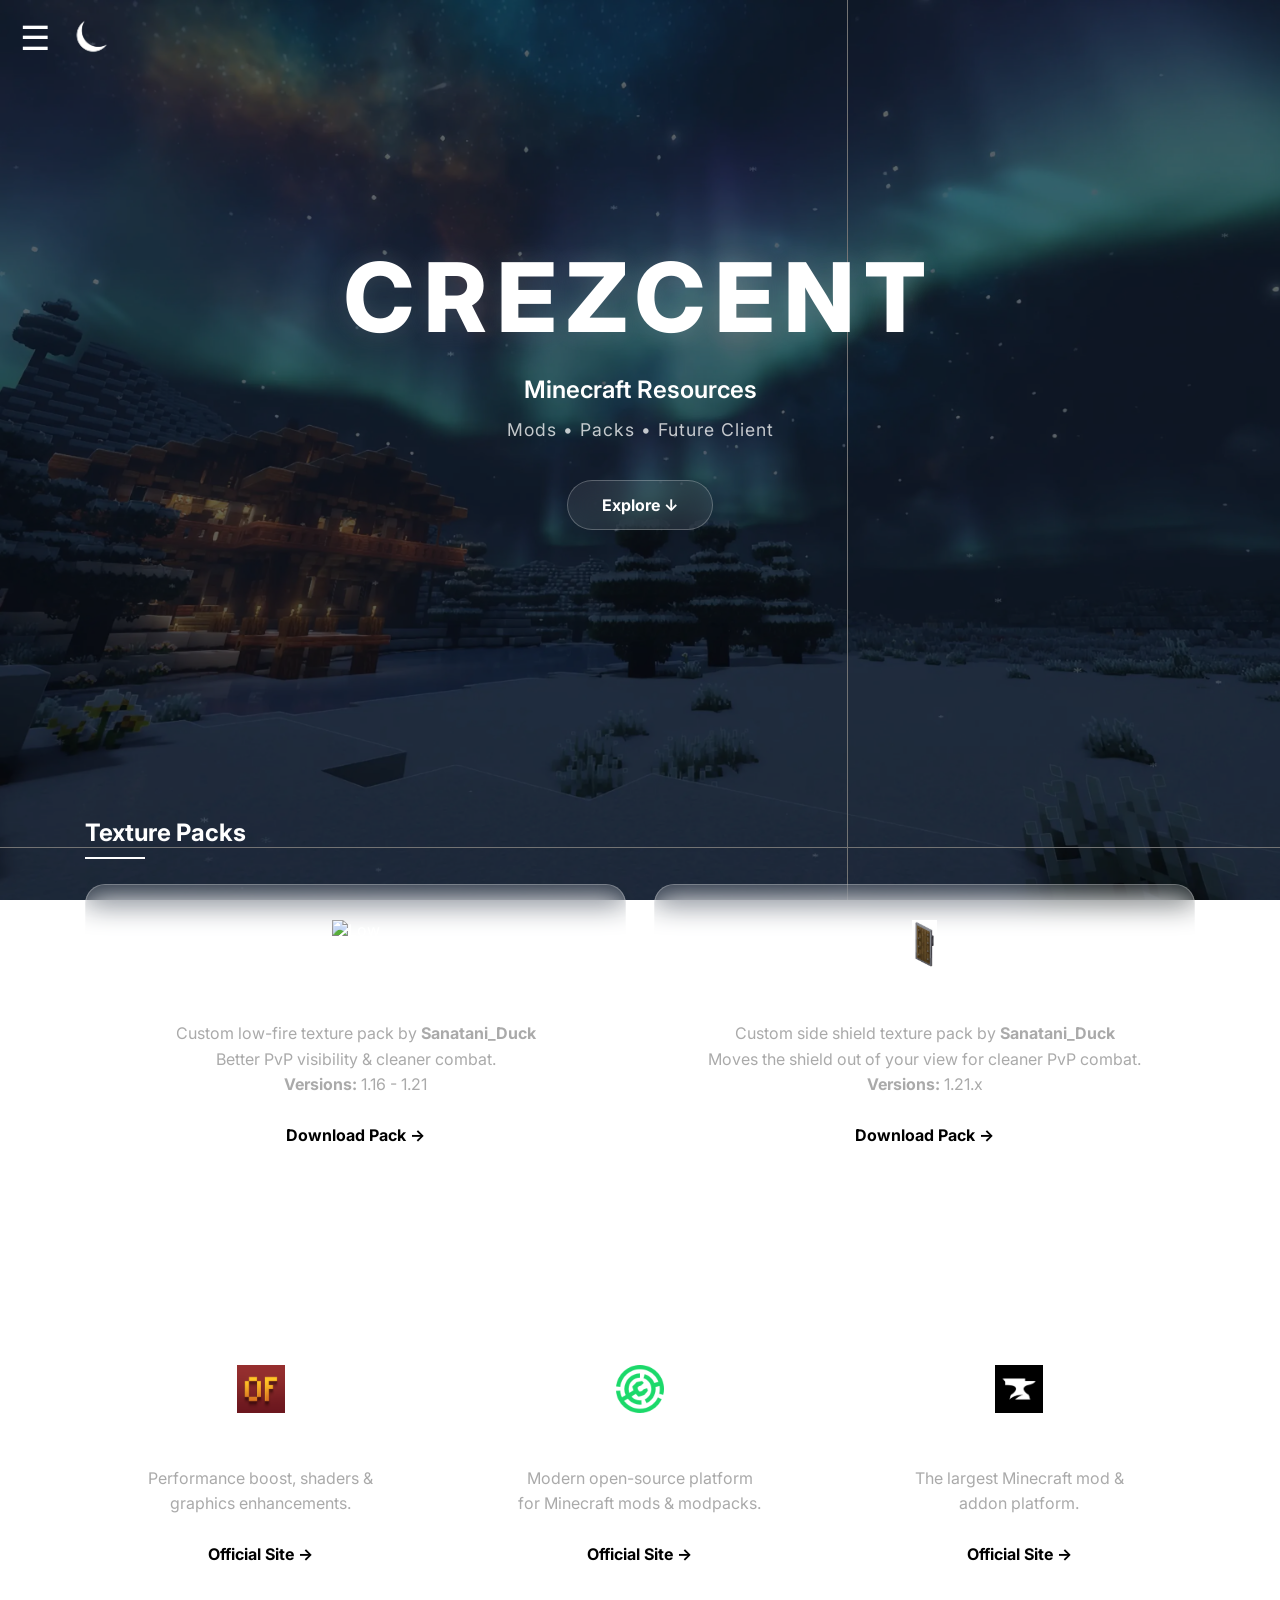
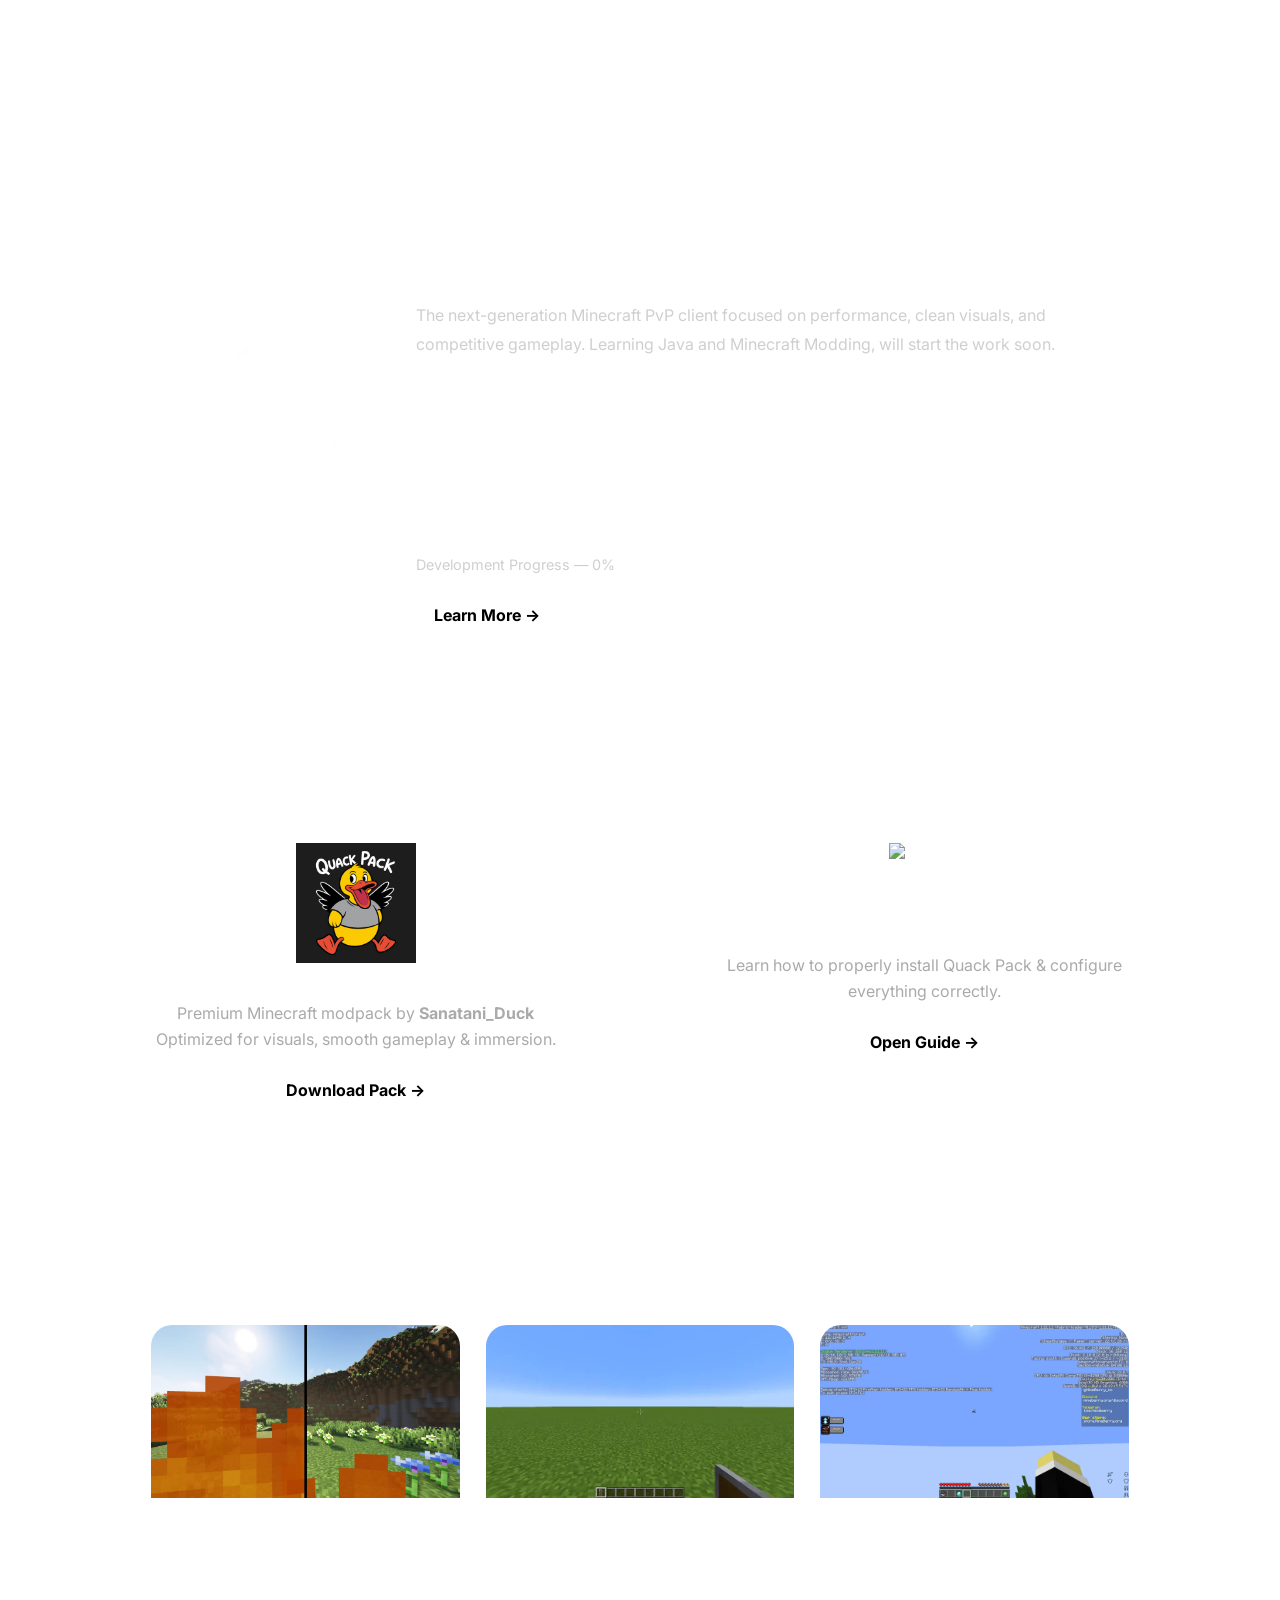
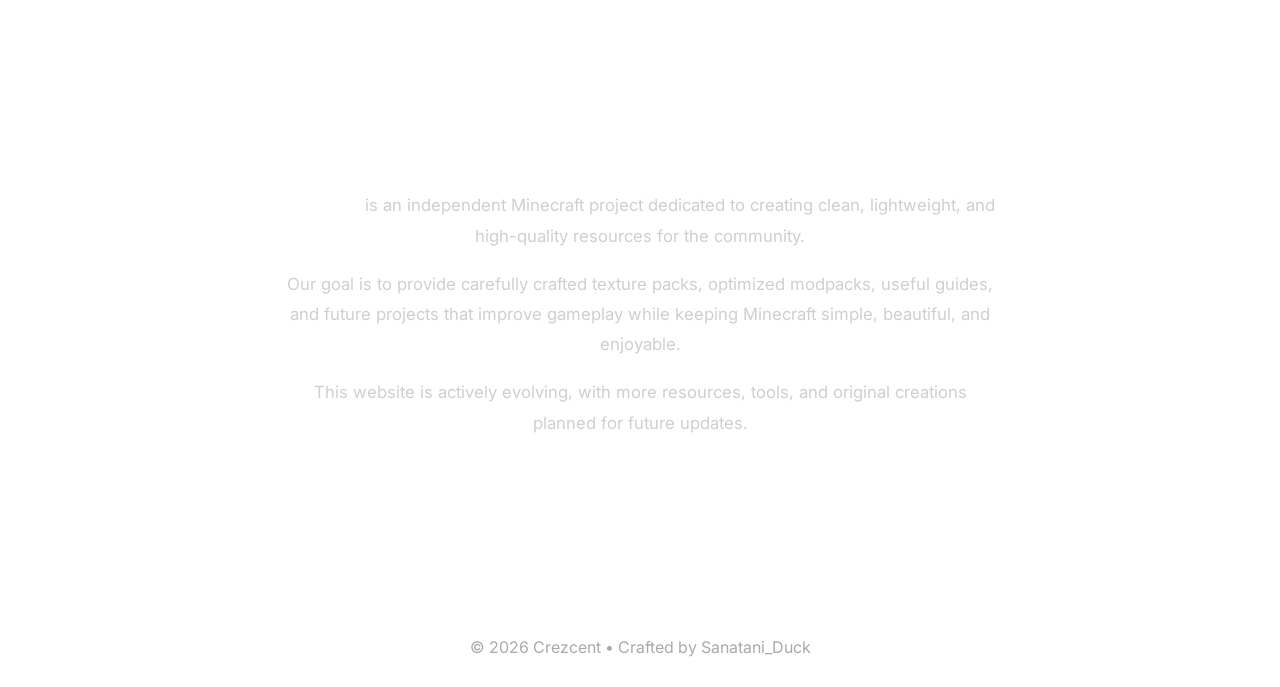
==== commit 33c6c24d: "Update index.html" ====
--- a/index.html
+++ b/index.html
@@ -498,8 +498,9 @@
         <div class="screenshot-card reveal" tabindex="0">
 
             <img
-                src="assets/screenshots/ss1.webp"
-                alt="Crezcent Screenshot 1">
+    src="assets/screenshots/ss1.webp"
+    alt="Low Fire"
+    data-full="assets/screenshots/ss1.webp">
 
             <h3>Low Fire</h3>
 
@@ -509,8 +510,9 @@
         <div class="screenshot-card reveal" tabindex="0">
 
             <img
-                src="assets/screenshots/ss2.webp"
-                alt="Crezcent Screenshot 2">
+    src="assets/screenshots/ss2.webp"
+    alt="Side Shield"
+    data-full="assets/screenshots/ss2.webp">
 
             <h3>Side Shield</h3>
 
@@ -519,9 +521,10 @@
         <!-- Screenshot 3 -->
         <div class="screenshot-card reveal" tabindex="0">
 
-            <img
-                src="assets/screenshots/ss3.webp"
-                alt="Crezcent Screenshot 3">
+           <img
+    src="assets/screenshots/ss3.webp"
+    alt="FPS after QuackPack"
+    data-full="assets/screenshots/ss3.webp">
 
             <h3>FPS after QuackPack</h3>
 
@@ -533,7 +536,35 @@
 
 </section>
 
-
+<!-- ===================================================== -->
+<!-- CREZCENT VIEWER -->
+<!-- ===================================================== -->
+
+<div class="viewer" id="viewer">
+
+    <div class="viewer-backdrop"></div>
+
+    <div class="viewer-content">
+
+        <button
+            class="viewer-close"
+            aria-label="Close">
+
+            ✕
+
+        </button>
+
+        <img
+            id="viewerImage"
+            src=""
+            alt="Screenshot">
+
+    </div>
+
+</div>
+
+
+    
 <!-- ===================================================== -->
 <!-- CREZCENT IMAGE VIEWER -->
 <!-- ===================================================== -->
--- a/style.css
+++ b/style.css
@@ -745,6 +745,19 @@
 
 
 /* ===================================================== */
+/* SCREENSHOTS CONTAINER */
+/* ===================================================== */
+
+.screenshots-container{
+
+    max-width:980px;
+
+    margin:0 auto;
+
+}
+
+
+/* ===================================================== */
 /* SCREENSHOTS */
 /* ===================================================== */
 
@@ -755,10 +768,6 @@
     grid-template-columns:repeat(auto-fit,minmax(280px,1fr));
 
     gap:24px;
-
-    max-width:980px;
-
-    margin:0 auto;
 
 }
 
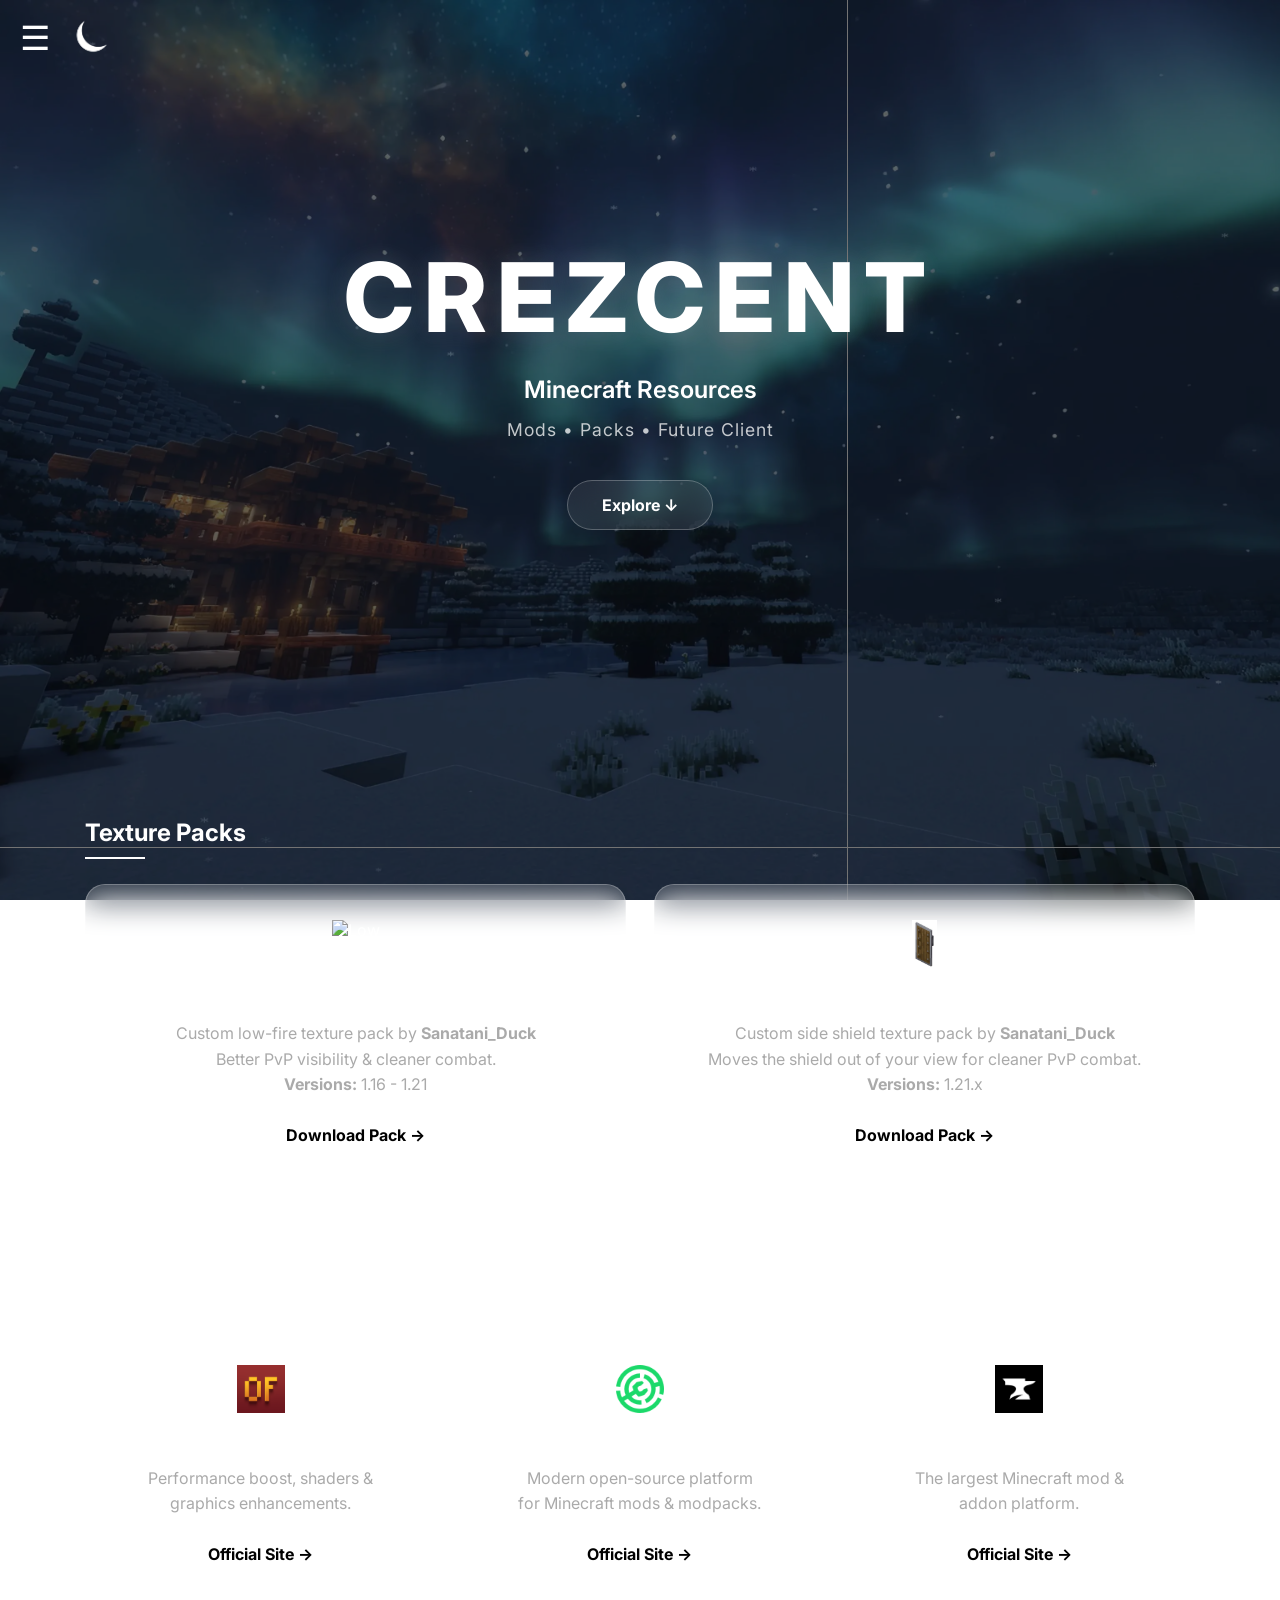
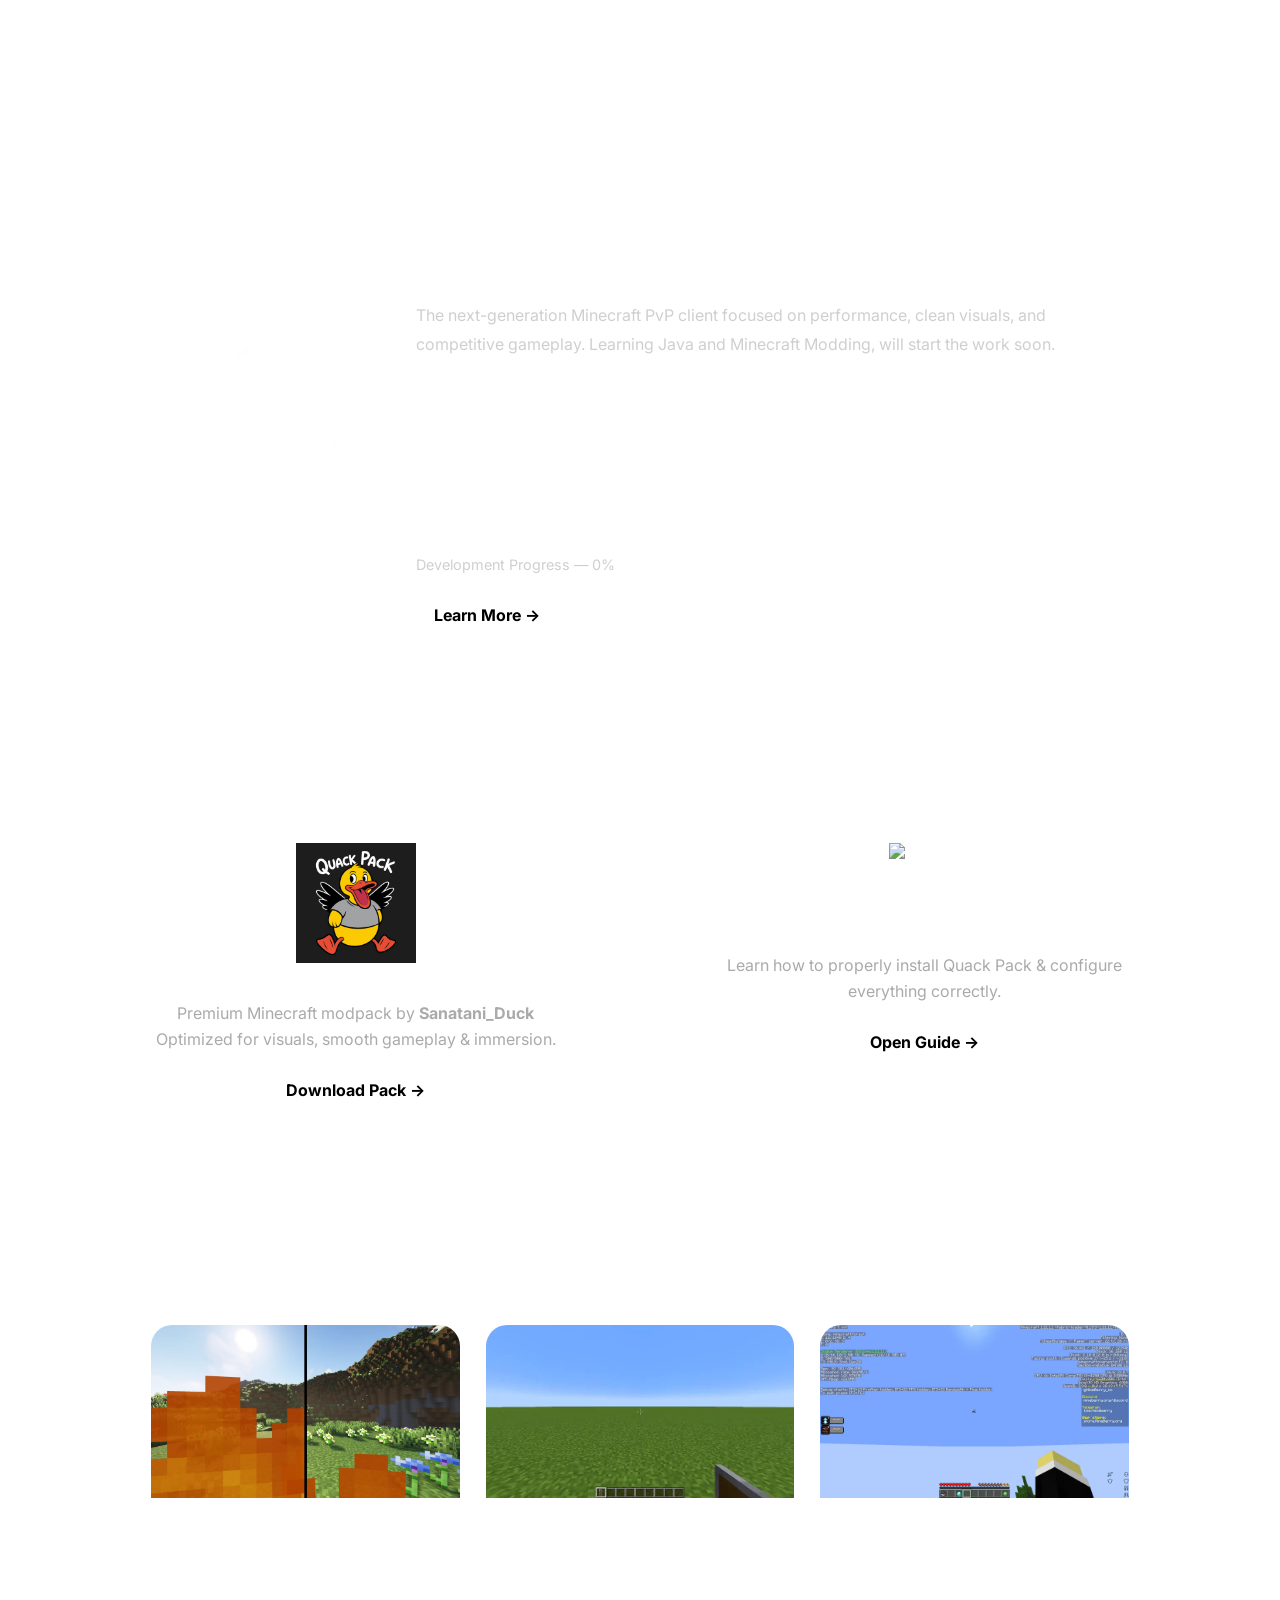
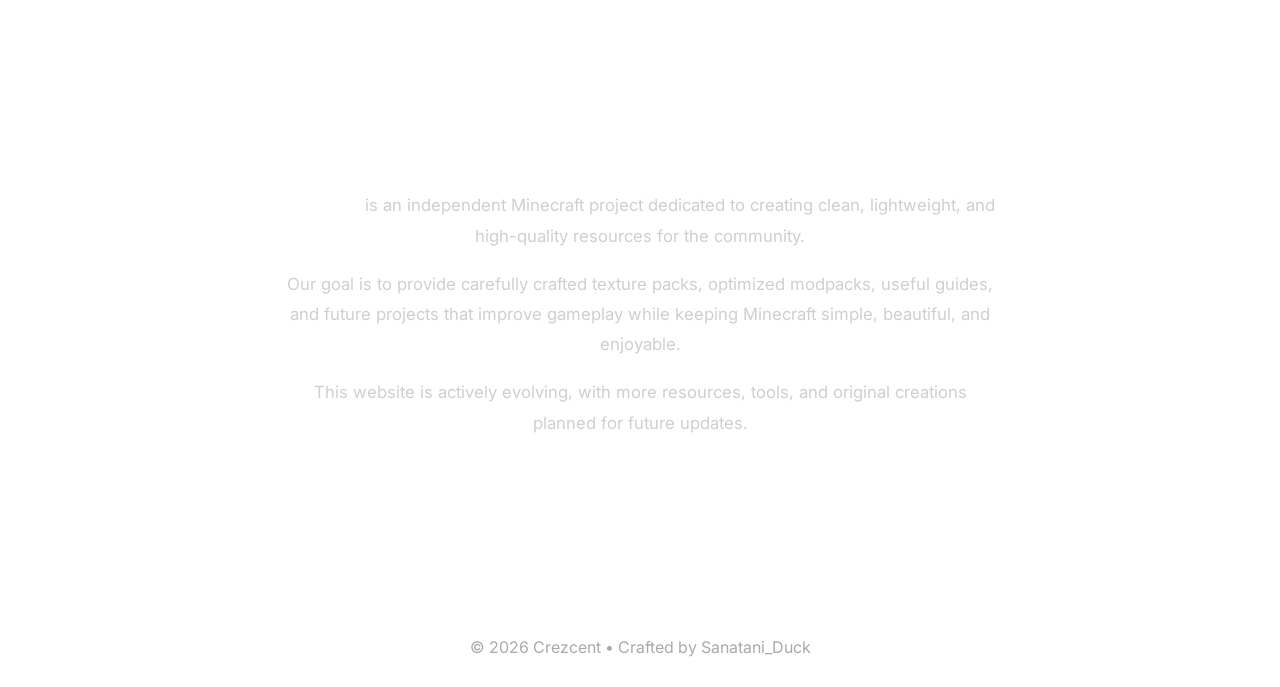
==== commit fc372f99: "Update index.html" ====
--- a/index.html
+++ b/index.html
@@ -537,35 +537,6 @@
 </section>
 
 <!-- ===================================================== -->
-<!-- CREZCENT VIEWER -->
-<!-- ===================================================== -->
-
-<div class="viewer" id="viewer">
-
-    <div class="viewer-backdrop"></div>
-
-    <div class="viewer-content">
-
-        <button
-            class="viewer-close"
-            aria-label="Close">
-
-            ✕
-
-        </button>
-
-        <img
-            id="viewerImage"
-            src=""
-            alt="Screenshot">
-
-    </div>
-
-</div>
-
-
-    
-<!-- ===================================================== -->
 <!-- CREZCENT IMAGE VIEWER -->
 <!-- ===================================================== -->
 
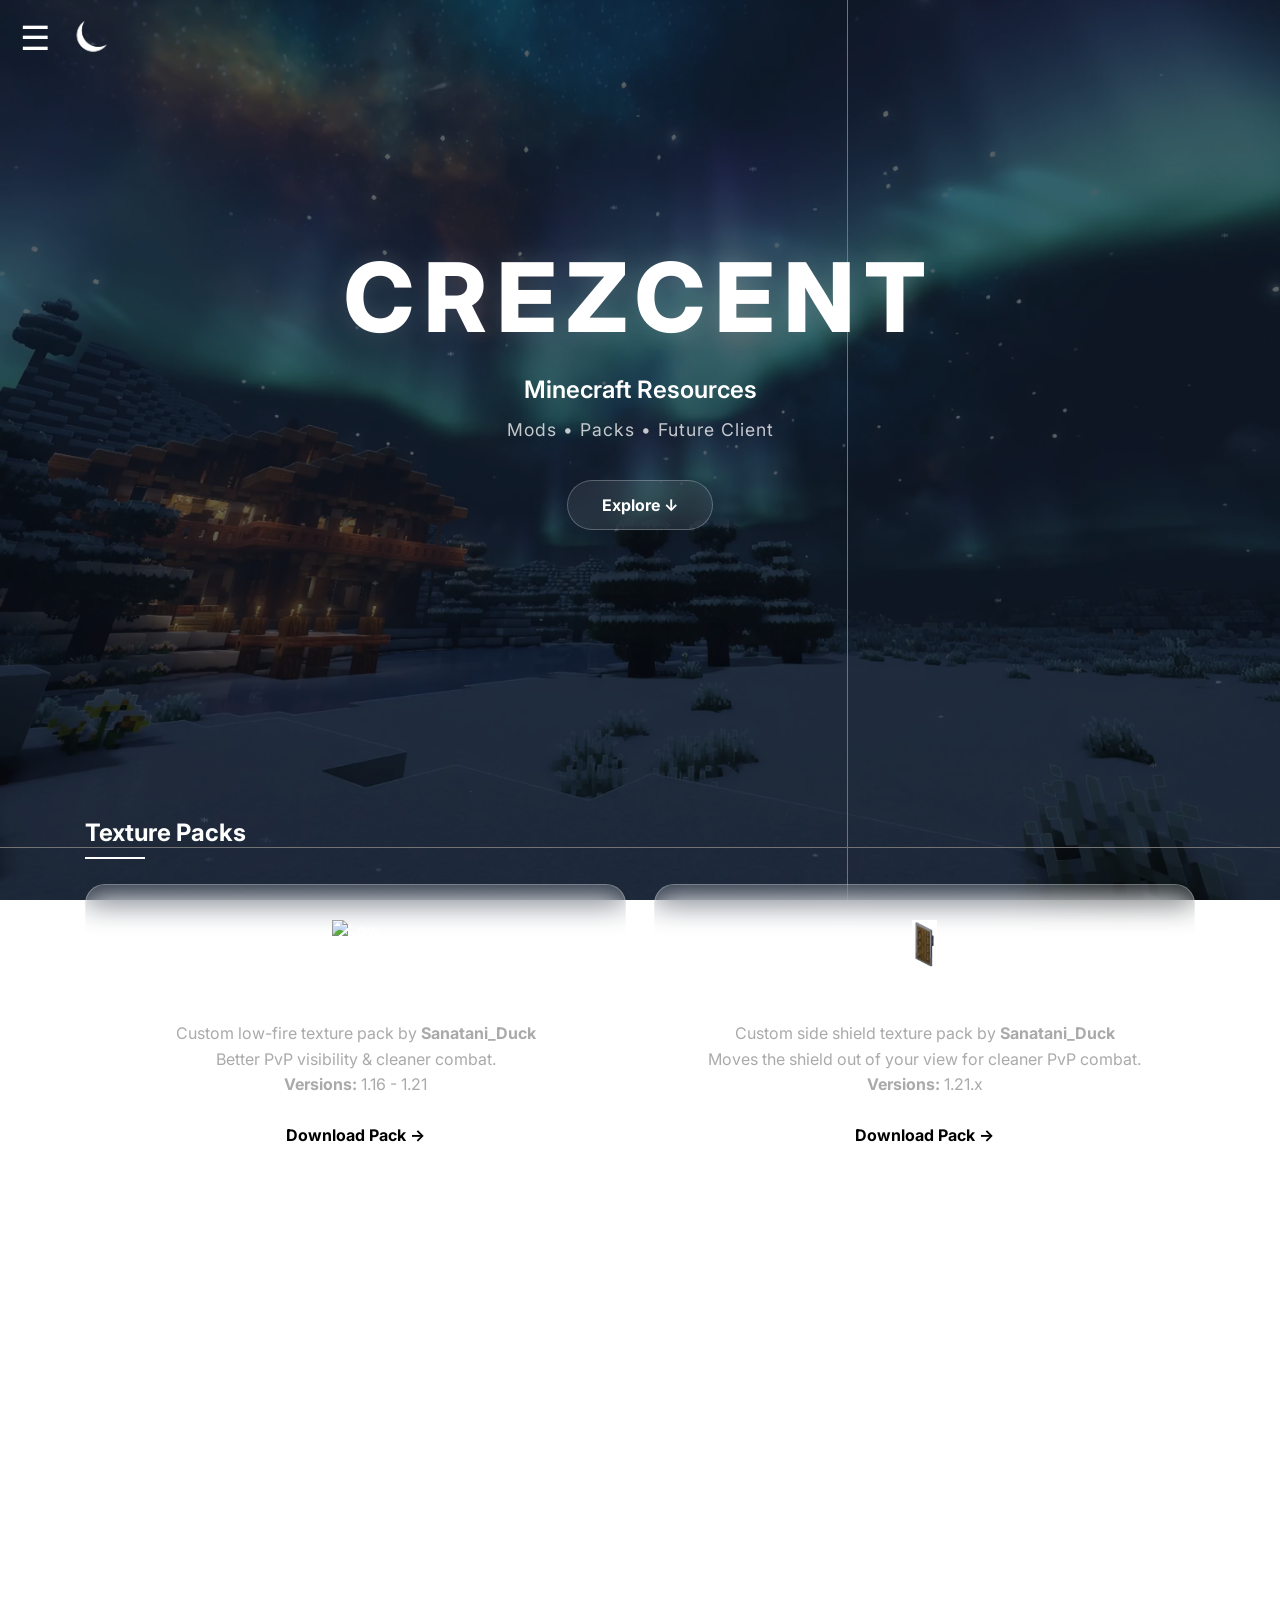
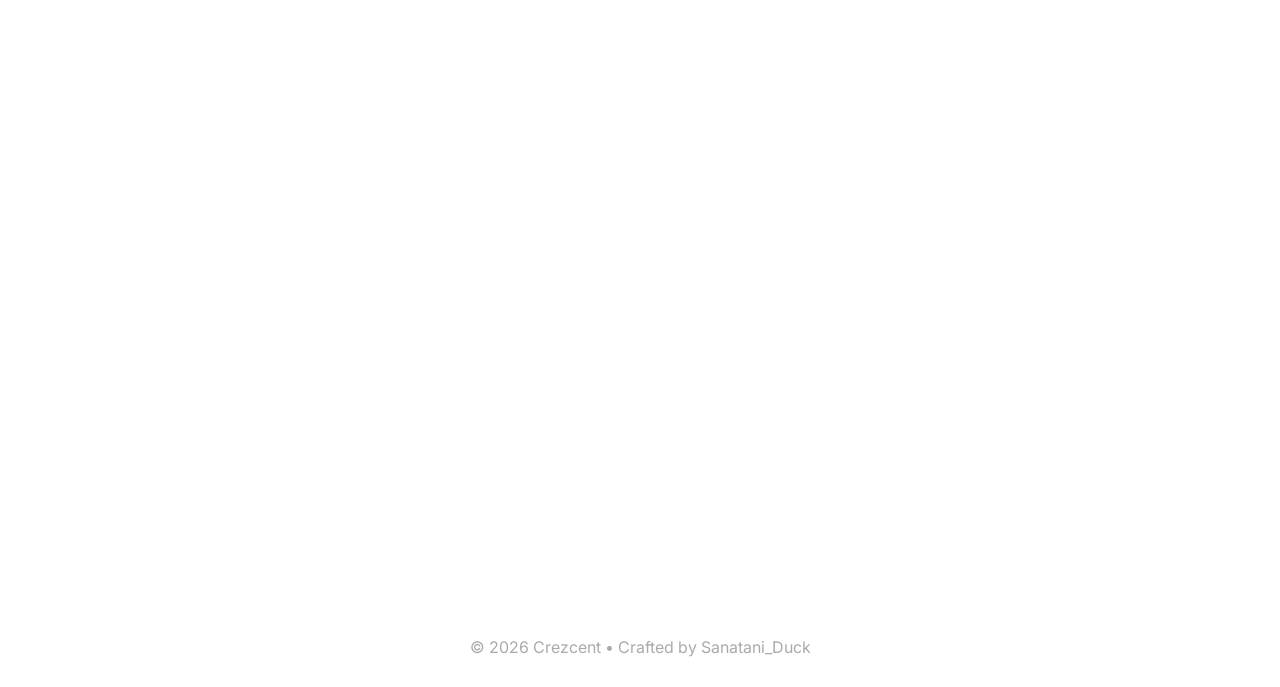
==== commit ebf45d19: "Update index.html" ====
--- a/index.html
+++ b/index.html
@@ -718,7 +718,69 @@
 
 });
 
-
+/* ===================================================== */
+/* CREZCENT VIEWER */
+/* OPEN & CLOSE */
+/* ===================================================== */
+
+// Images
+const galleryImages = document.querySelectorAll(".screenshot-card img");
+
+// Viewer
+const viewer = document.getElementById("viewer");
+const viewerImage = document.getElementById("viewerImage");
+
+// Close Elements
+const viewerBackdrop = document.querySelector(".viewer-backdrop");
+const viewerClose = document.querySelector(".viewer-close");
+
+/* ===================================================== */
+/* OPEN VIEWER */
+/* ===================================================== */
+
+galleryImages.forEach((image) => {
+
+    image.addEventListener("click", () => {
+
+        viewerImage.src = image.dataset.full;
+
+        viewer.classList.add("active");
+
+        document.body.style.overflow = "hidden";
+
+    });
+
+});
+
+/* ===================================================== */
+/* CLOSE VIEWER */
+/* ===================================================== */
+
+function closeViewer() {
+
+    viewer.classList.remove("active");
+
+    document.body.style.overflow = "";
+
+}
+
+viewerClose.addEventListener("click", closeViewer);
+
+viewerBackdrop.addEventListener("click", closeViewer);
+
+/* ===================================================== */
+/* ESC KEY */
+/* ===================================================== */
+
+document.addEventListener("keydown", (event) => {
+
+    if (event.key === "Escape") {
+
+        closeViewer();
+
+    }
+
+});
 
 </script>
 
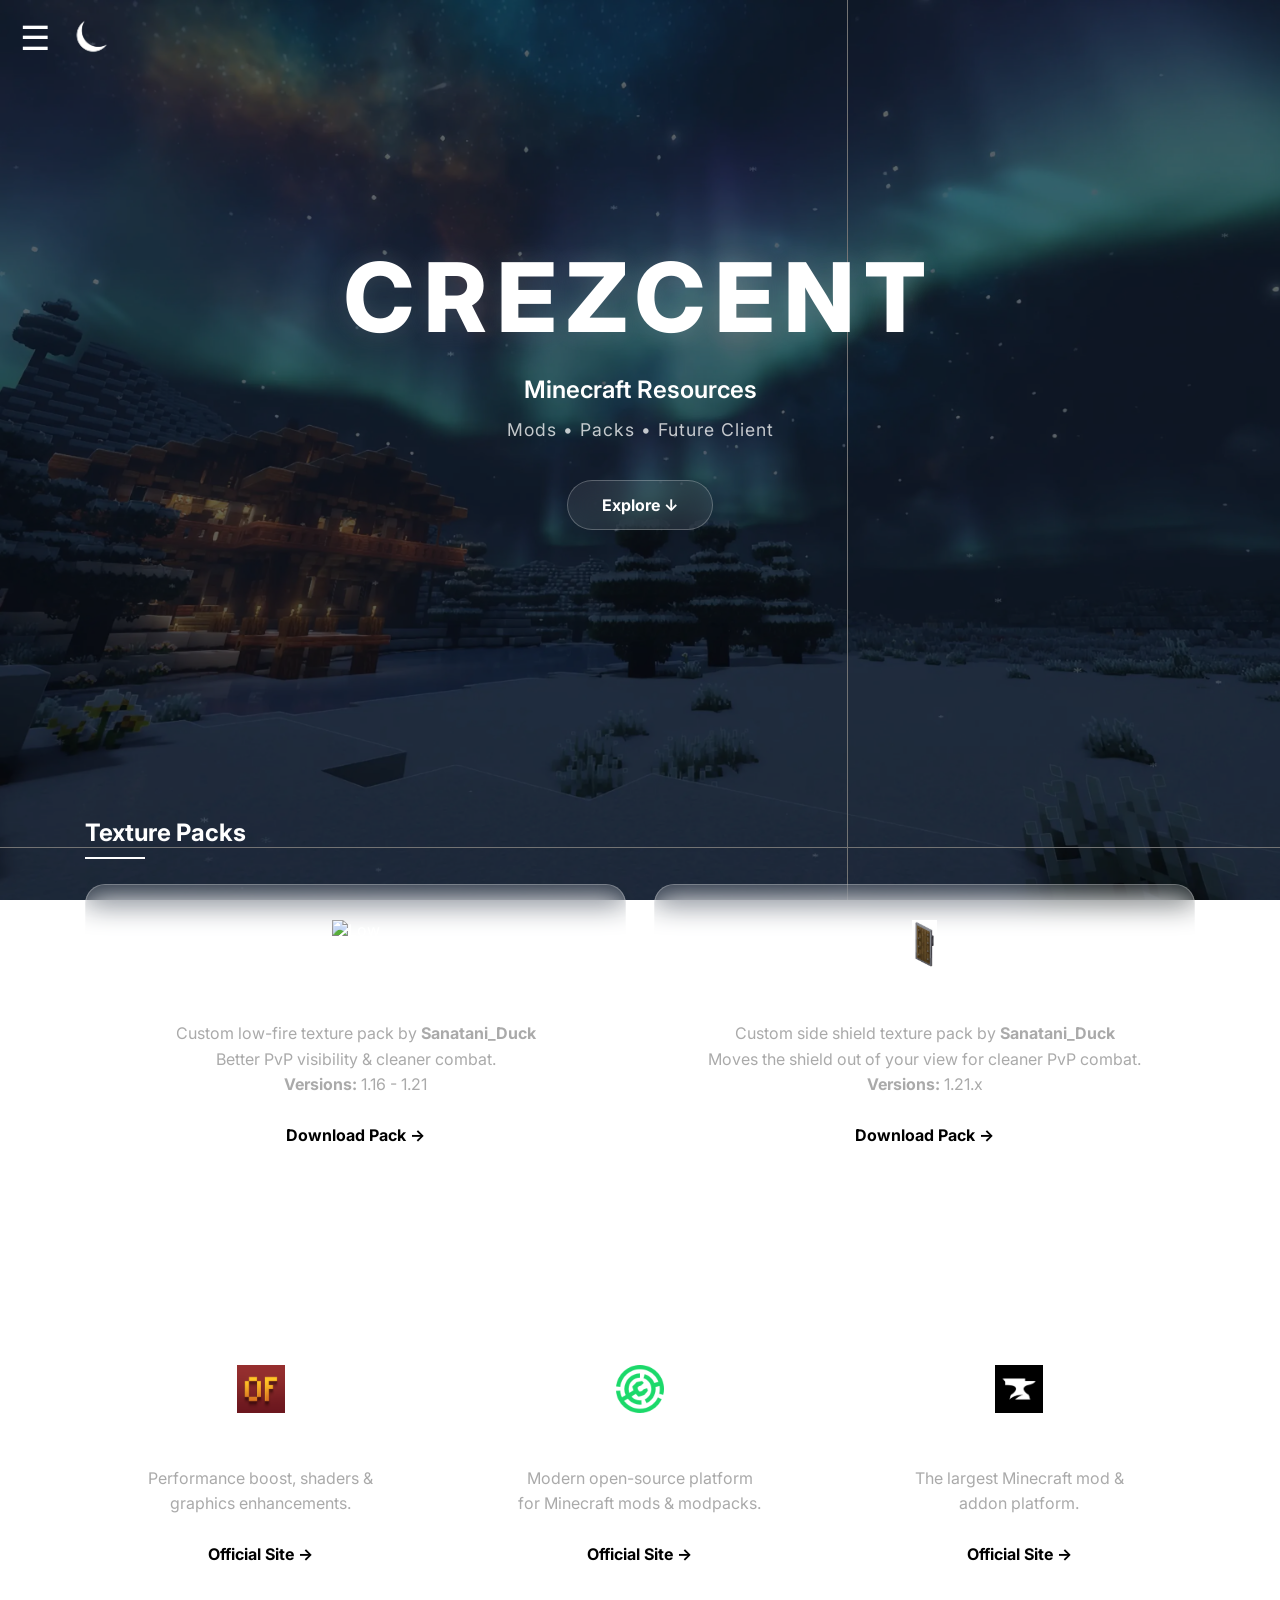
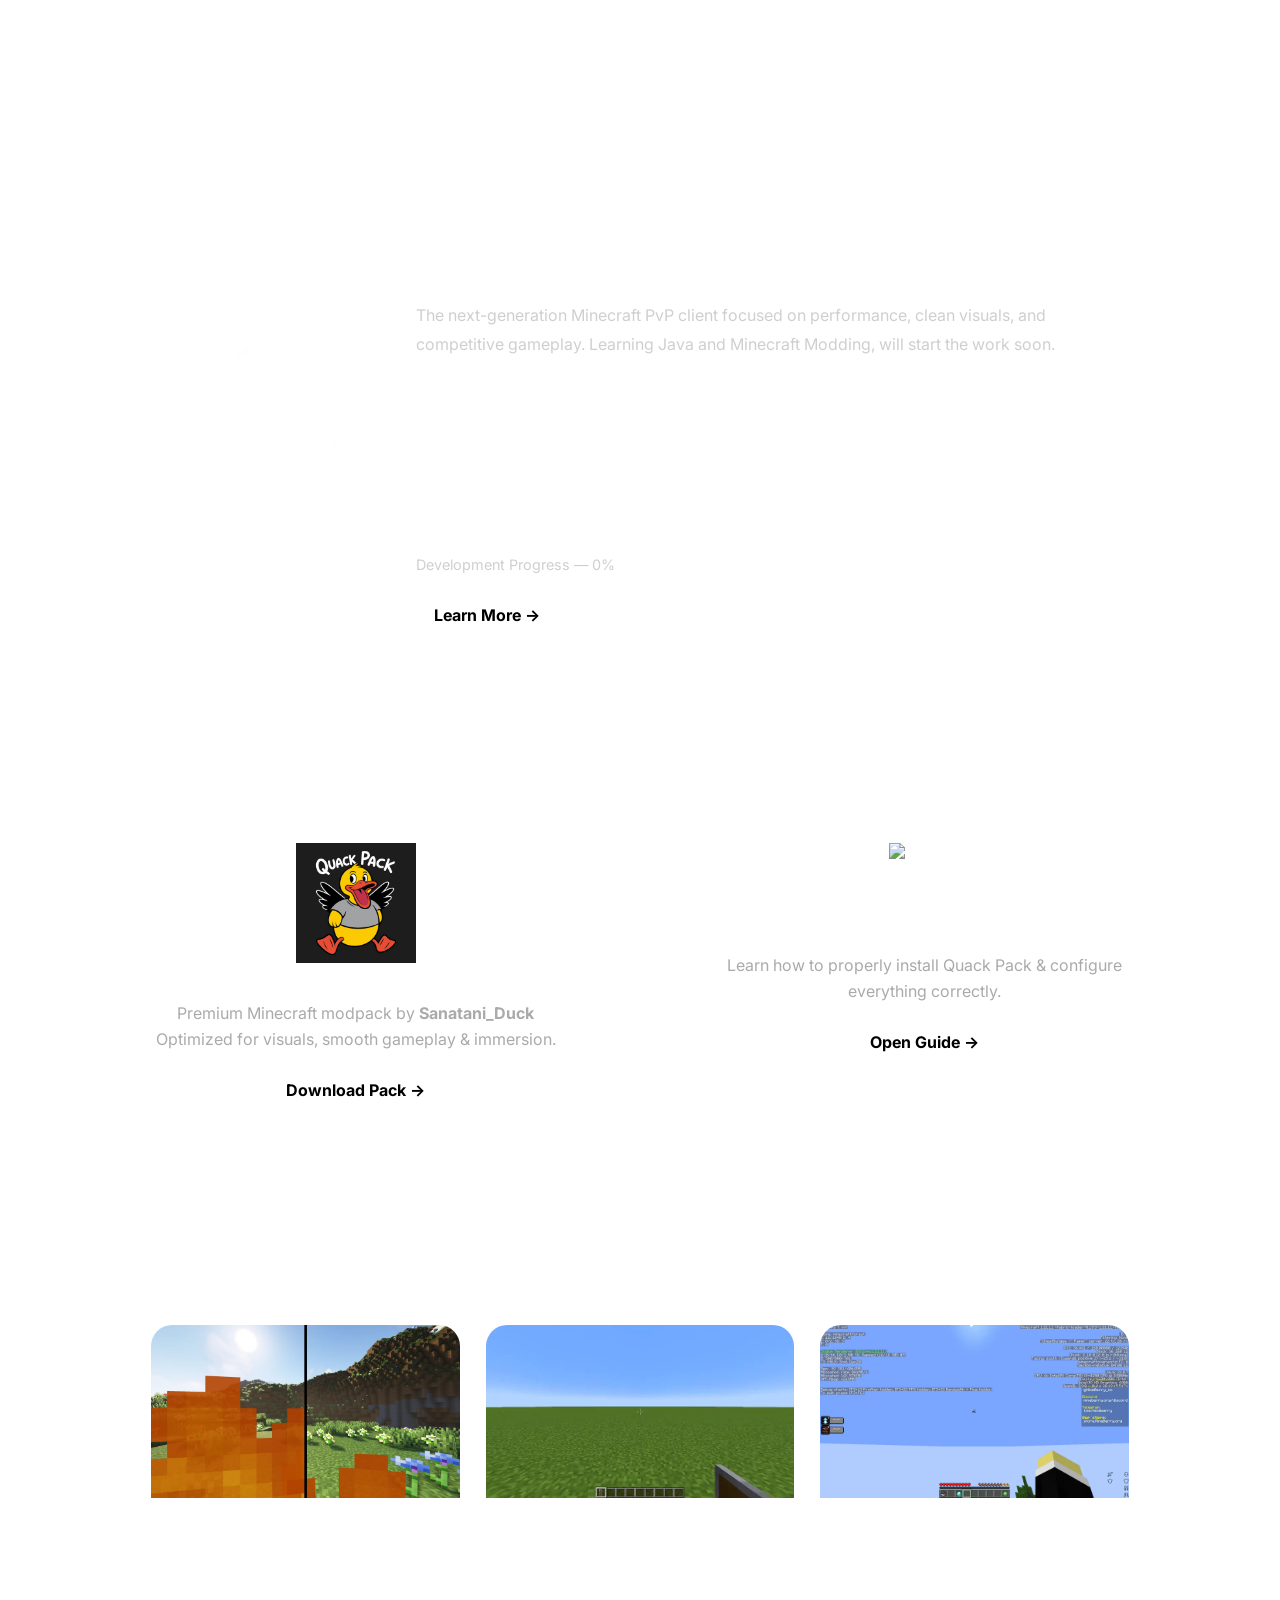
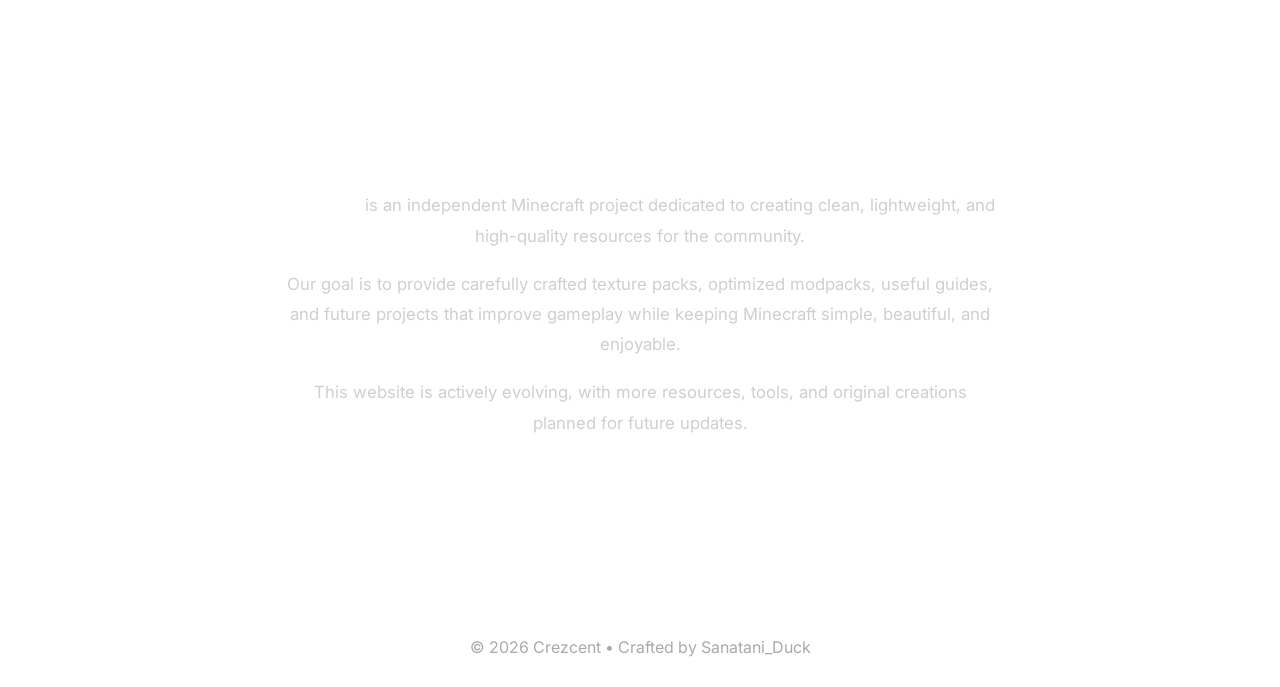
==== commit 4e67020e: "Update index.html" ====
--- a/index.html
+++ b/index.html
@@ -718,69 +718,6 @@
 
 });
 
-/* ===================================================== */
-/* CREZCENT VIEWER */
-/* OPEN & CLOSE */
-/* ===================================================== */
-
-// Images
-const galleryImages = document.querySelectorAll(".screenshot-card img");
-
-// Viewer
-const viewer = document.getElementById("viewer");
-const viewerImage = document.getElementById("viewerImage");
-
-// Close Elements
-const viewerBackdrop = document.querySelector(".viewer-backdrop");
-const viewerClose = document.querySelector(".viewer-close");
-
-/* ===================================================== */
-/* OPEN VIEWER */
-/* ===================================================== */
-
-galleryImages.forEach((image) => {
-
-    image.addEventListener("click", () => {
-
-        viewerImage.src = image.dataset.full;
-
-        viewer.classList.add("active");
-
-        document.body.style.overflow = "hidden";
-
-    });
-
-});
-
-/* ===================================================== */
-/* CLOSE VIEWER */
-/* ===================================================== */
-
-function closeViewer() {
-
-    viewer.classList.remove("active");
-
-    document.body.style.overflow = "";
-
-}
-
-viewerClose.addEventListener("click", closeViewer);
-
-viewerBackdrop.addEventListener("click", closeViewer);
-
-/* ===================================================== */
-/* ESC KEY */
-/* ===================================================== */
-
-document.addEventListener("keydown", (event) => {
-
-    if (event.key === "Escape") {
-
-        closeViewer();
-
-    }
-
-});
 
 </script>
 
--- a/style.css
+++ b/style.css
@@ -897,7 +897,7 @@
 
 /* ===================================================== */
 
-.viewer-window{
+.viewer-content{
 
     position:relative;
 
